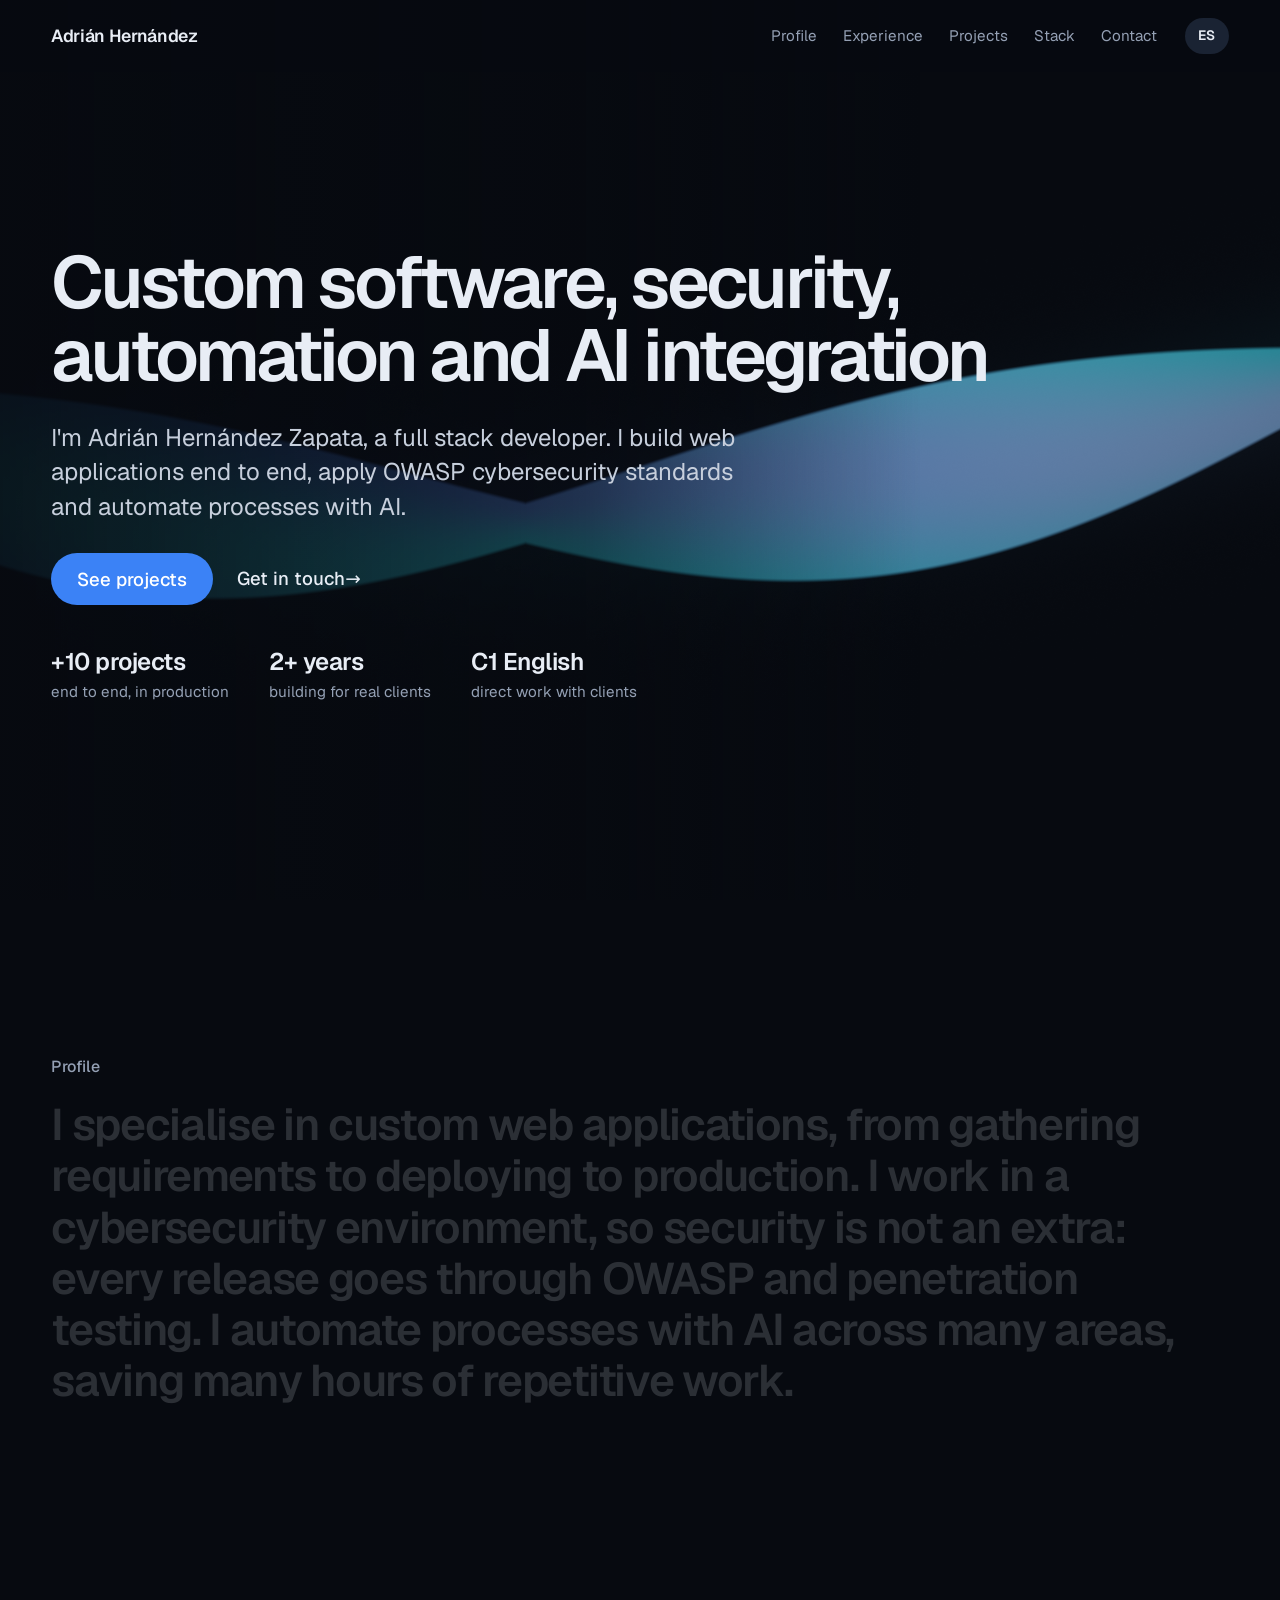
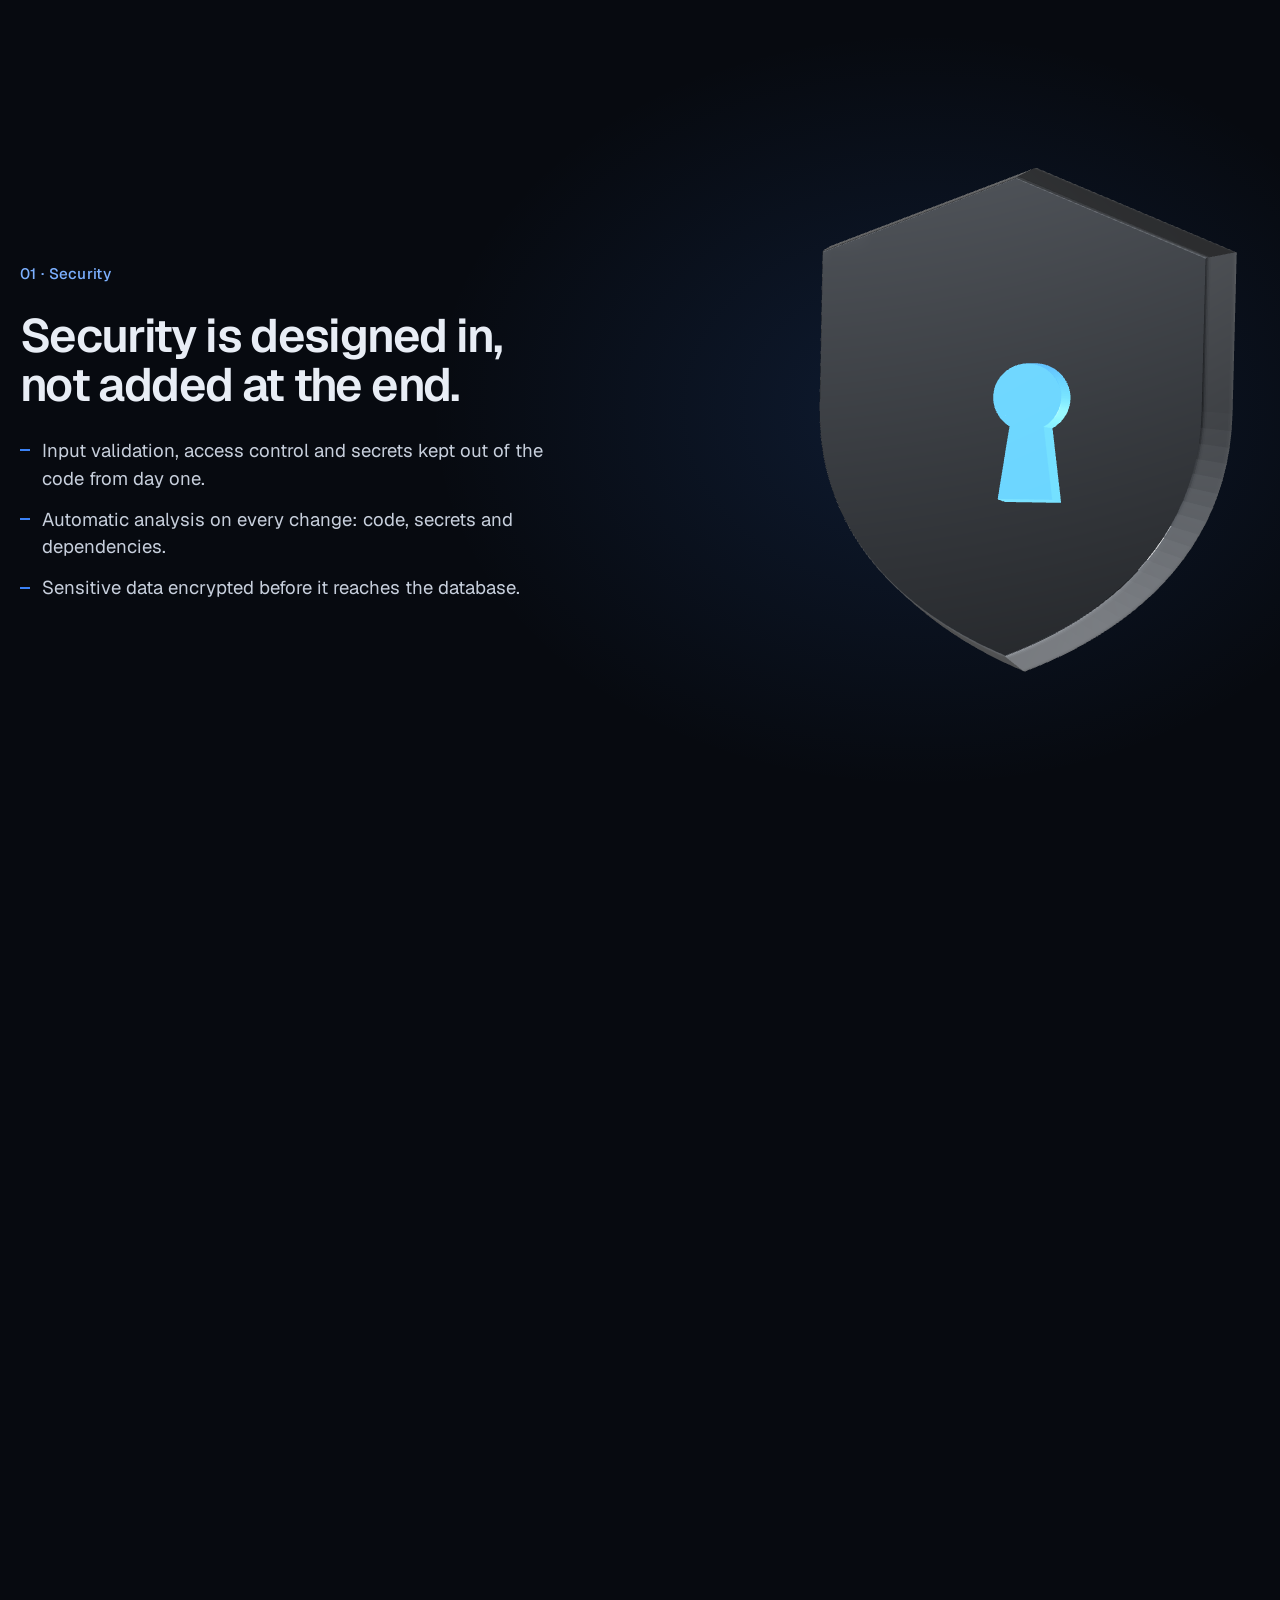
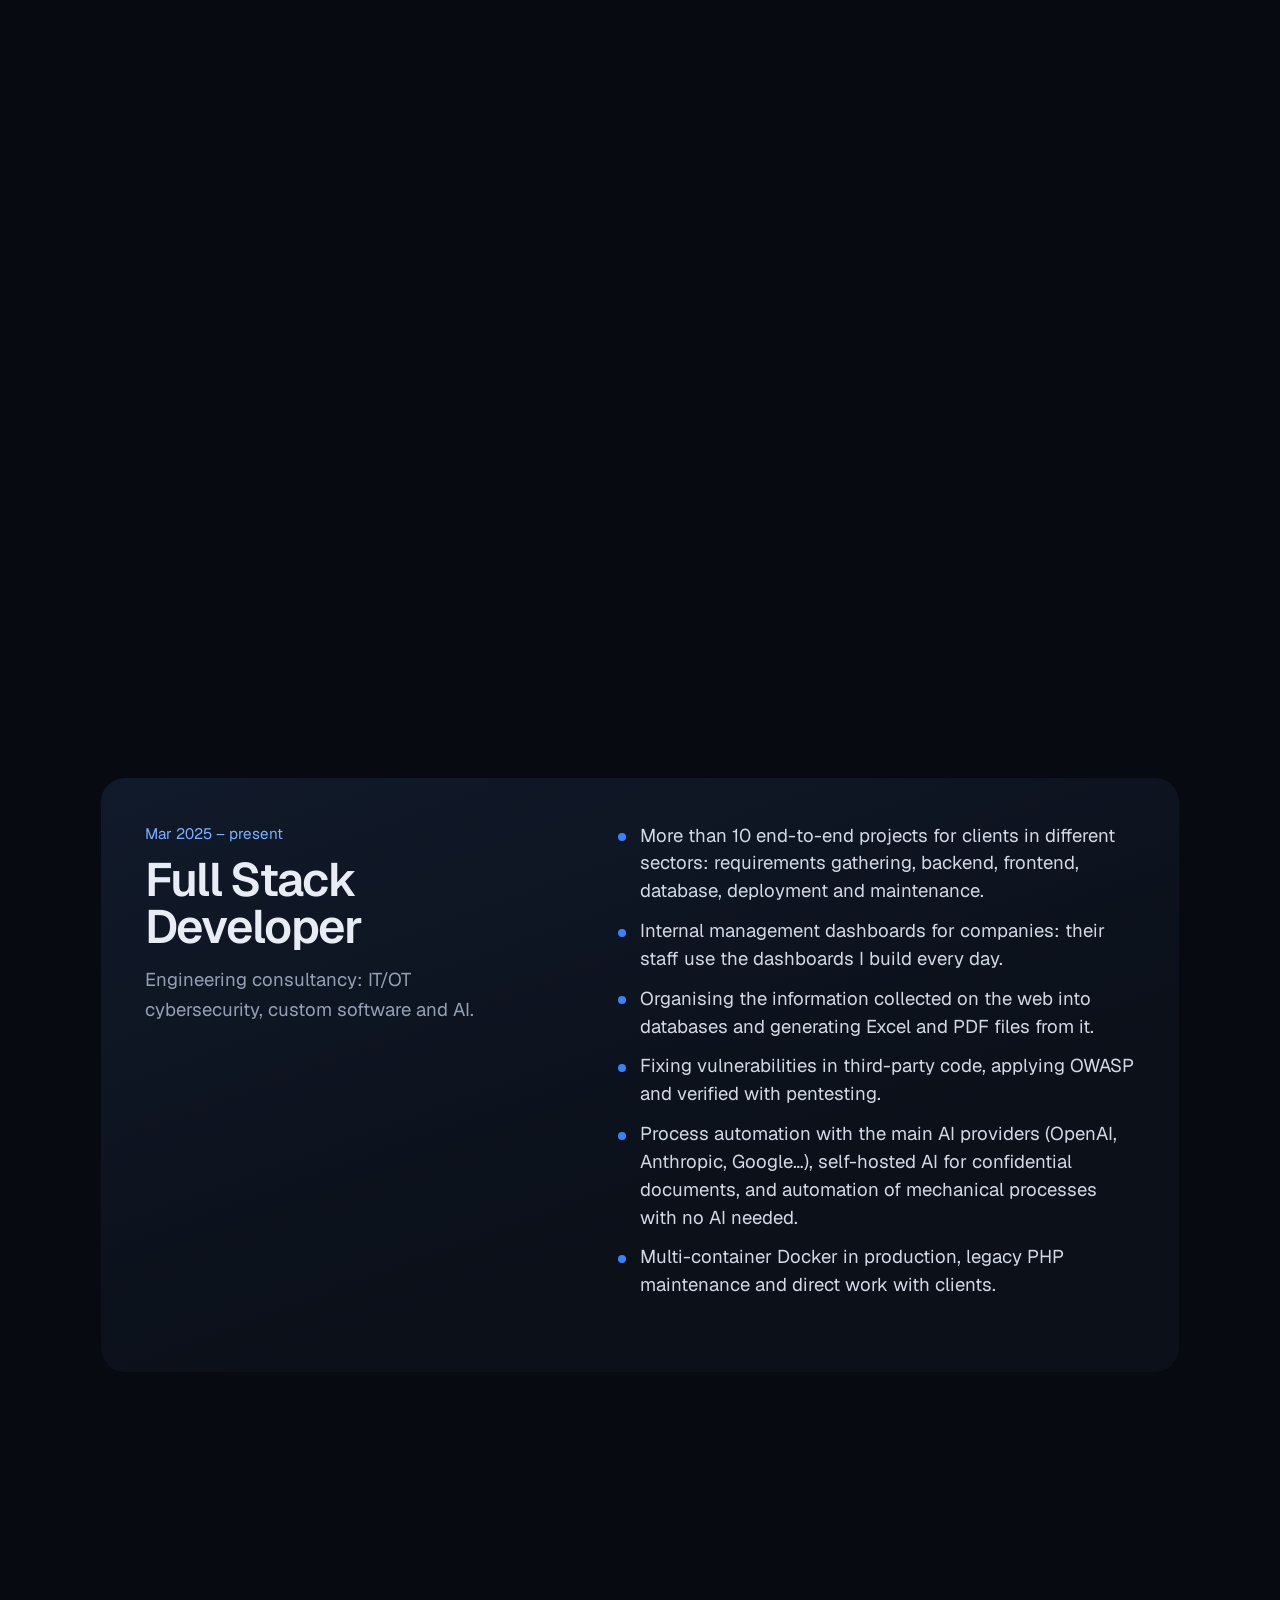
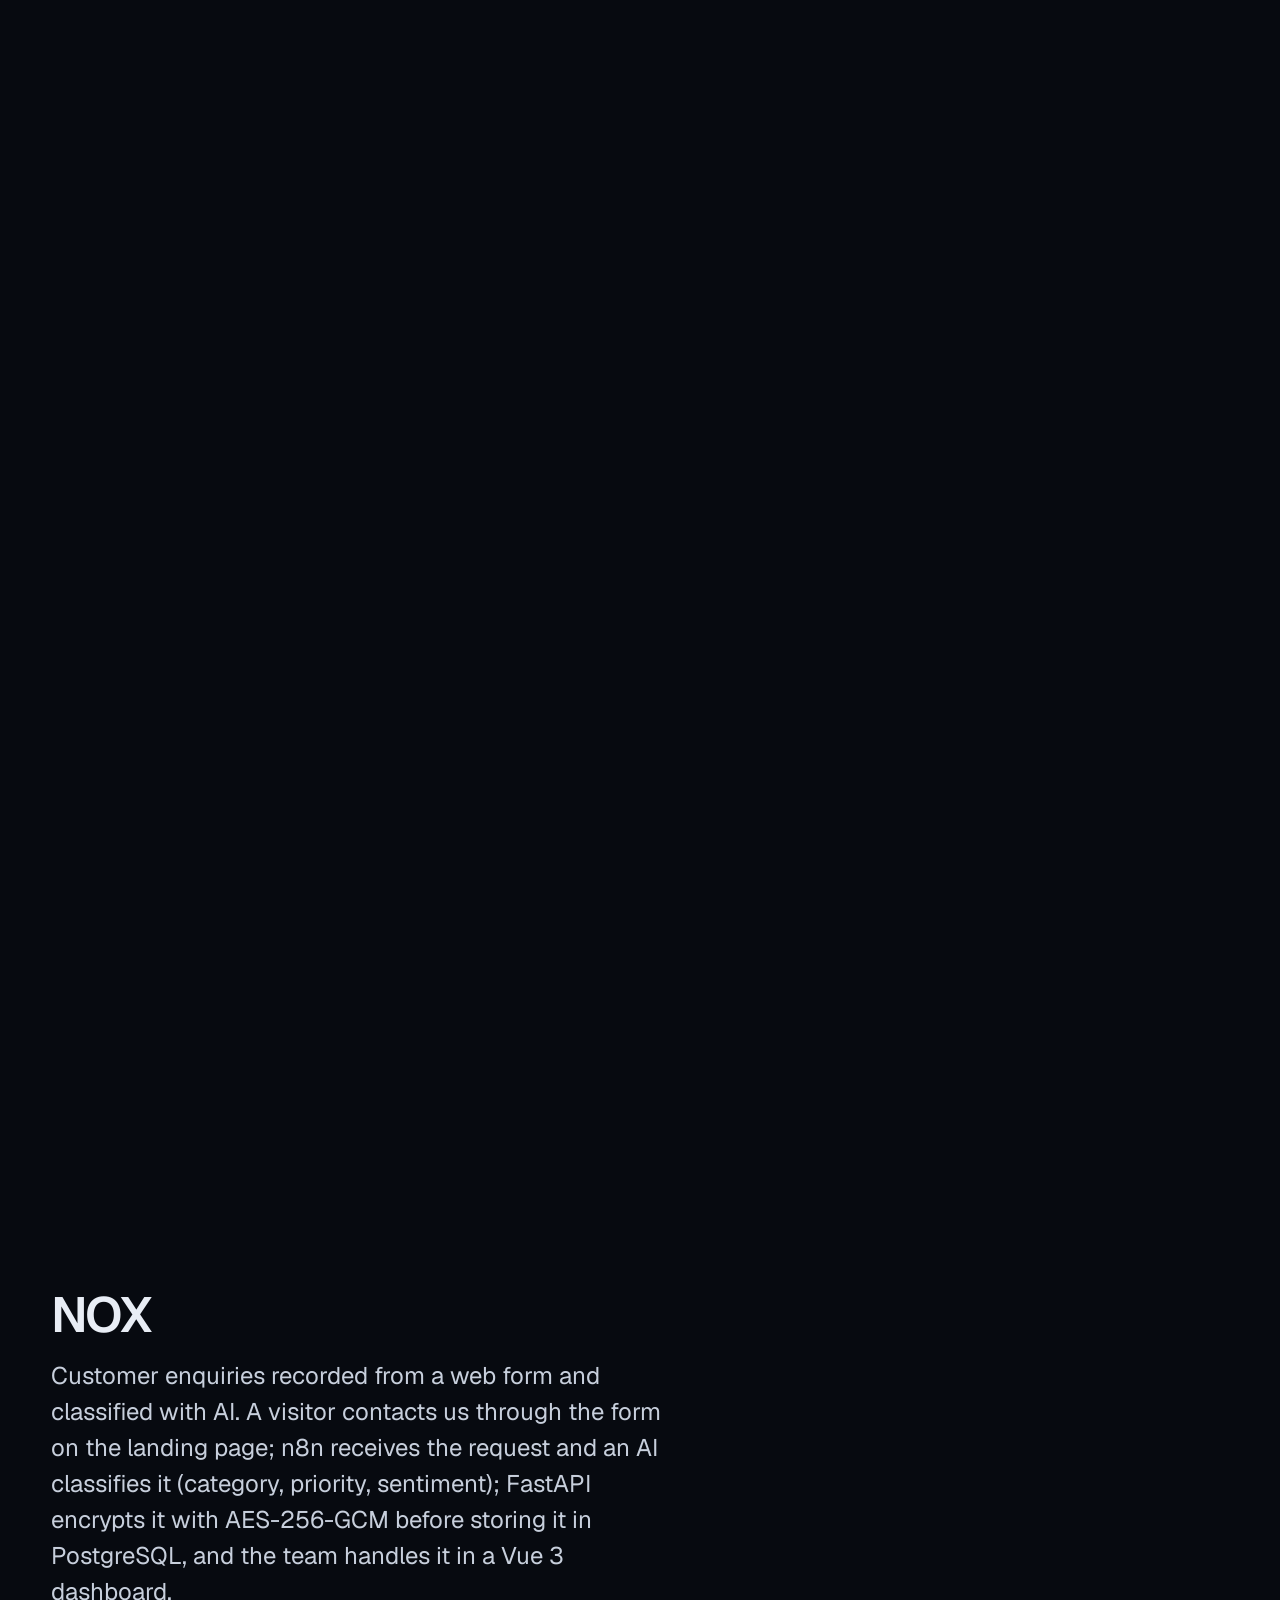
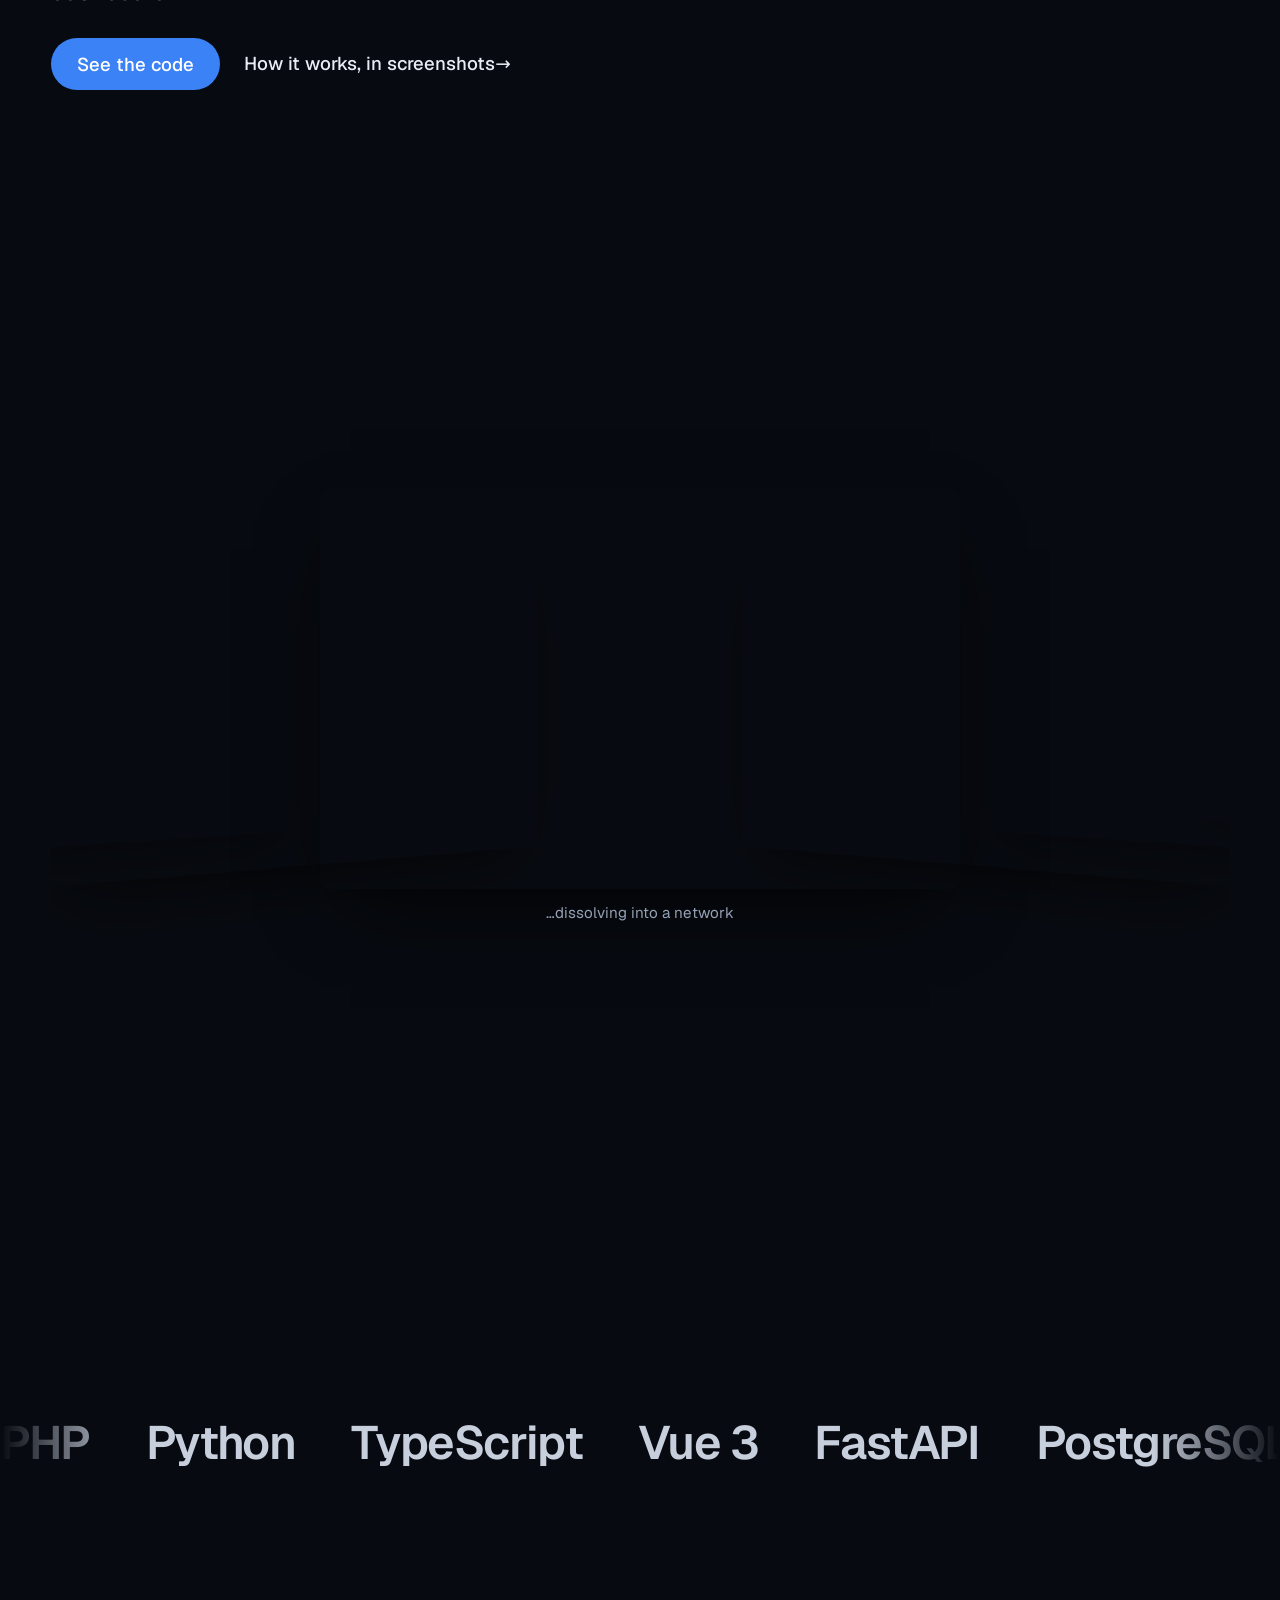
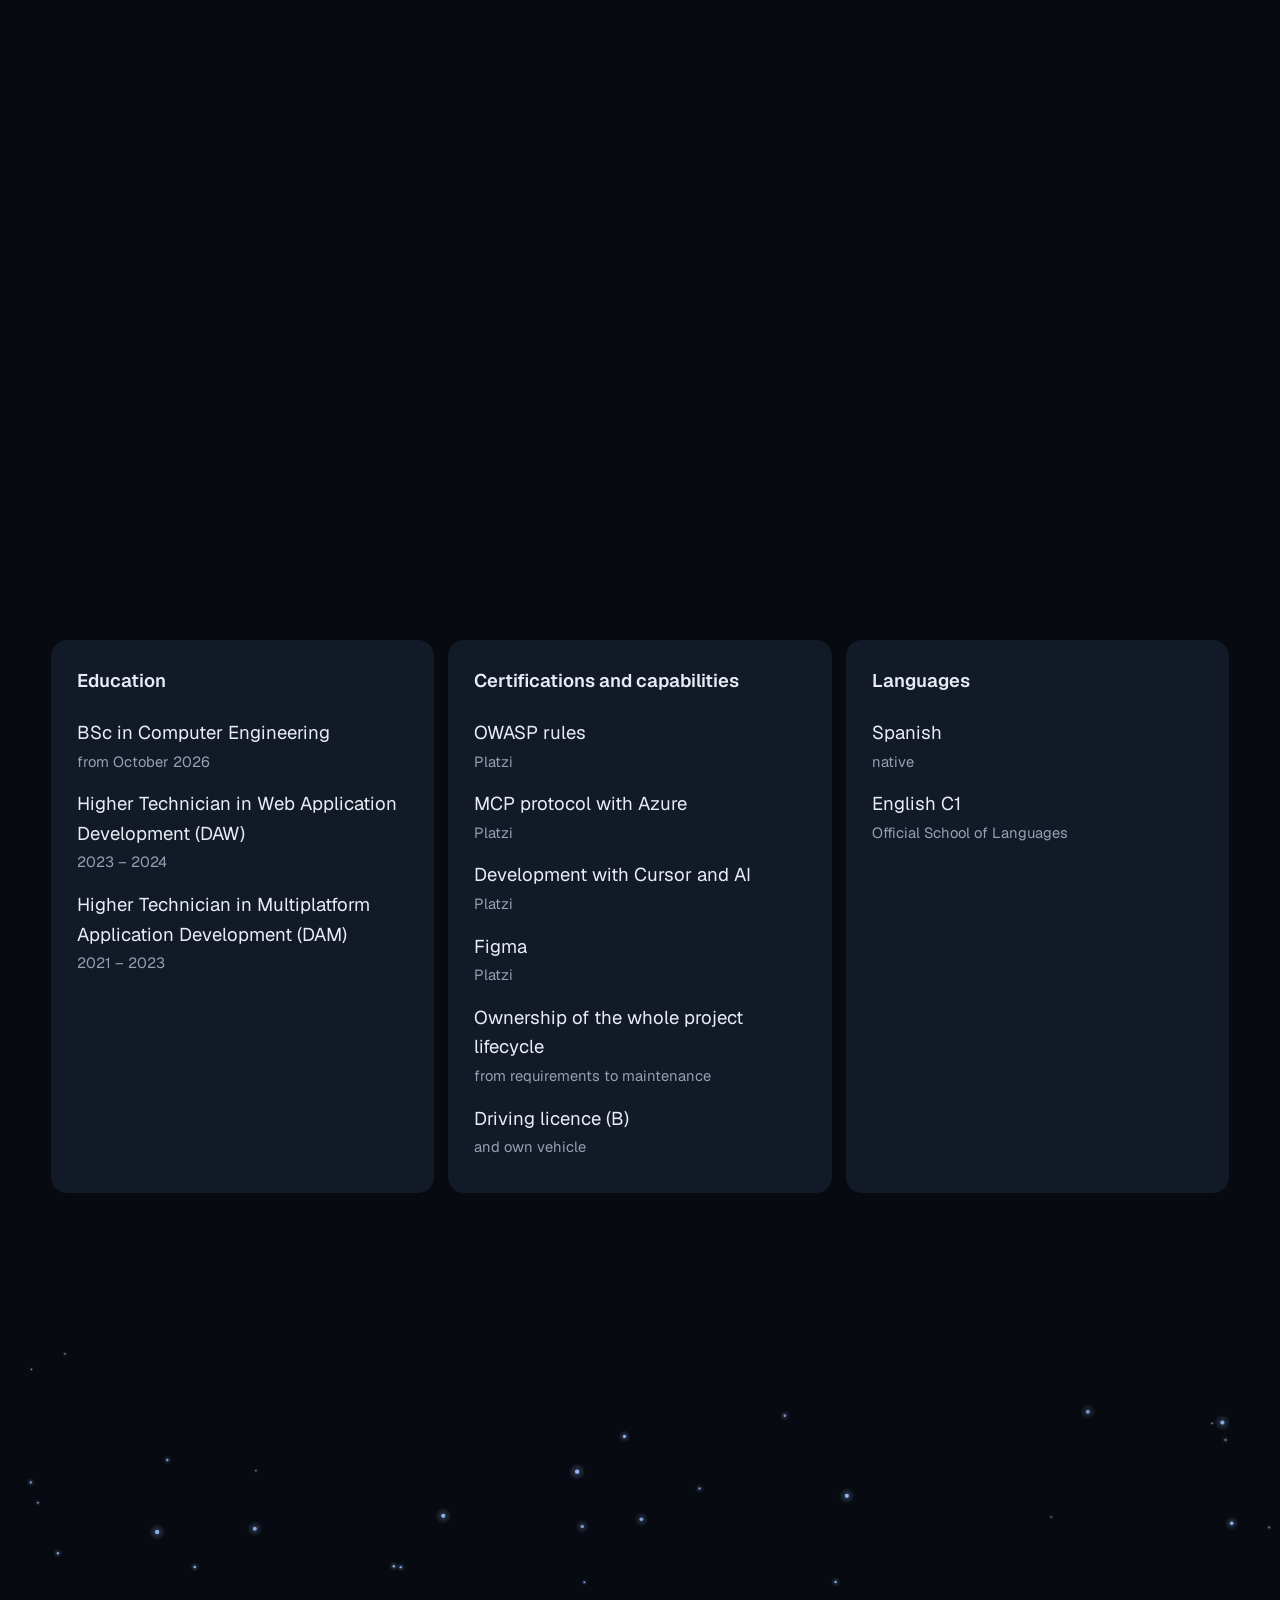
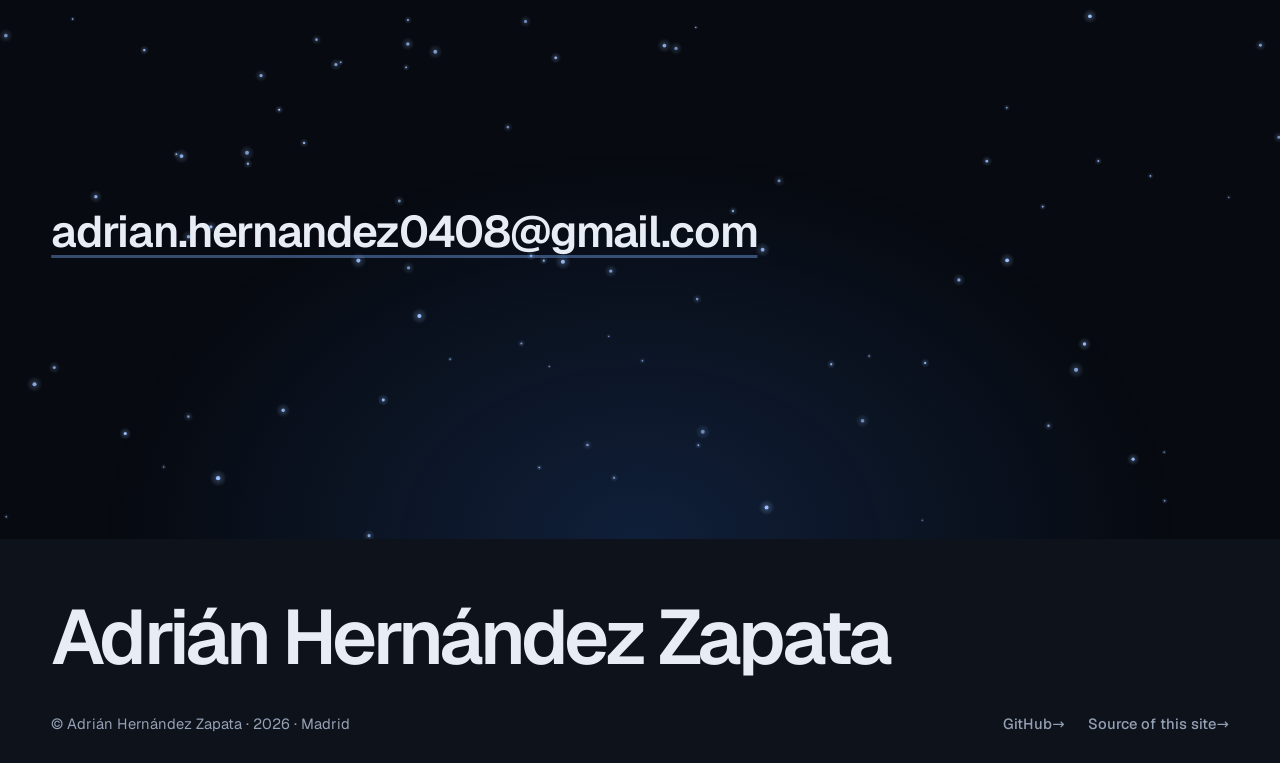
==== en/index.html @ 09d70021 "feat: portfolio in Spanish and English" ====
<!doctype html>
<html lang="en" data-cine-cursor>
<head>
  <meta charset="utf-8">
  <meta name="viewport" content="width=device-width, initial-scale=1">
  <meta http-equiv="Content-Security-Policy" content="default-src 'self'; script-src 'self'; style-src 'self'; img-src 'self' data:; font-src 'self'; connect-src 'self'; object-src 'none'; base-uri 'none'; form-action 'none'">
  <title>Adrián Hernández Zapata · Full stack developer</title>
  <meta name="description" content="Full stack developer in Madrid: custom web applications end to end, secure development (OWASP) and AI automations.">
  <meta name="theme-color" content="#070a10">
  <link rel="alternate" hreflang="es" href="https://adrian048.github.io/">
  <link rel="alternate" hreflang="en" href="https://adrian048.github.io/en/">
  <link rel="icon" href="data:image/svg+xml,%3Csvg xmlns='http://www.w3.org/2000/svg' viewBox='0 0 32 32'%3E%3Crect width='32' height='32' rx='7' fill='%23070a10'/%3E%3Ctext x='16' y='21.5' text-anchor='middle' font-family='Arial' font-weight='700' font-size='15' fill='%233b82f6'%3EAH%3C/text%3E%3C/svg%3E">
  <script src="../assets/cine/boot.js"></script>
  <link rel="stylesheet" href="../assets/cine/cine.css">
  <link rel="stylesheet" href="../assets/cine/scenes.css">
  <link rel="stylesheet" href="../assets/s3d/scene3d.css">
  <link rel="stylesheet" href="../assets/css/site.css">
  <script type="module" src="../assets/cine/cine.js"></script>
  <script type="module" src="../assets/s3d/scene3d.js"></script>
  <script type="module" src="../assets/js/site.js"></script>
</head>
<body>
  <div class="cine-intro" data-cine-intro aria-hidden="true">
    <p class="cine-intro__count" data-cine-intro-count>0</p>
    <p class="intro-name">Adrián Hernández Zapata</p>
  </div>
  <a class="skip" href="#content">Skip to content</a>

  <header class="bar">
    <div class="frame bar__inner">
      <a class="wordmark" href="#home">Adrián Hernández</a>
      <nav aria-label="Main">
        <a href="#profile">Profile</a>
        <a href="#experience">Experience</a>
        <a href="#projects">Projects</a>
        <a href="#stack">Stack</a>
        <a href="#contact">Contact</a>
      </nav>
      <a class="lang" href="../" hreflang="es" lang="es" aria-label="Versión en español">ES</a>
    </div>
  </header>

  <main id="content">
    <section id="home" class="hero cine-shader" data-cine-shader="wave" data-colors="#1d4ed8,#7cb0ff,#22d3ee" data-intensity="0.85">
      <div class="frame hero__inner">
        <h1 data-cine-text="rise">Custom software, security, automation and AI integration</h1>
        <p class="hero__lead" data-cine-reveal>I'm Adrián Hernández Zapata, a full stack developer. I build web applications end to end, apply OWASP cybersecurity standards and automate processes with AI.</p>
        <div class="hero__actions" data-cine-reveal>
          <a class="btn" href="#projects" data-cine-magnetic="0.2">See projects</a>
          <a class="link-arrow" href="#contact">Get in touch</a>
        </div>
        <ul class="hero__facts" data-cine-stagger="up">
          <li><b><span data-cine-count="10" data-prefix="+">+10</span> projects</b>end to end, in production</li>
          <li><b>2+ years</b>building for real clients</li>
          <li><b>C1 English</b>direct work with clients</li>
        </ul>
      </div>
    </section>

    <section id="profile" class="profile frame" aria-labelledby="profile-title">
      <div class="profile__inner">
        <!-- Optional photo: save it as assets/img/foto.webp (square, 400×400). Without the file nothing shows. -->
        <img class="portrait" data-optional src="../assets/img/foto.webp" alt="Adrián Hernández Zapata" width="168" height="168">
        <div>
          <h2 id="profile-title">Profile</h2>
          <p class="profile__text" data-cine-text="scrub">I specialise in custom web applications, from gathering requirements to deploying to production. I work in a cybersecurity environment, so security is not an extra: every release goes through OWASP and penetration testing. I automate processes with AI across many areas, saving many hours of repetitive work.</p>
        </div>
      </div>
    </section>

    <section class="cine-scene cine-say pillars" data-cine-scene="3" aria-label="How I work">
      <div class="cine-stage">
        <div class="pillars__3d" data-s3d data-spec="#pillars-scene"></div>
        <div class="cine-say__lines pillars__lines frame" data-cine-index>
          <div class="cine-say__line pillar">
            <p class="pillar__num">01 · Security</p>
            <h2>Security is designed in, not added at the end.</h2>
            <ul>
              <li>Input validation, access control and secrets kept out of the code from day one.</li>
              <li>Automatic analysis on every change: code, secrets and dependencies.</li>
              <li>Sensitive data encrypted before it reaches the database.</li>
            </ul>
          </div>
          <div class="cine-say__line pillar">
            <p class="pillar__num">02 · AI and automation</p>
            <h3>AI where it saves hours, not where it looks good.</h3>
            <ul>
              <li>I choose the model by task, cost and data privacy.</li>
              <li>I check what it answers: when it is unsure, a person decides.</li>
              <li>If a process is mechanical, I automate it without AI: cheaper and more reliable.</li>
            </ul>
          </div>
          <div class="cine-say__line pillar">
            <p class="pillar__num">03 · Custom development</p>
            <h3>Software a team uses every day.</h3>
            <ul>
              <li>First I understand the client's process; then I choose the technology.</li>
              <li>The client sees the product during development, not just at the end.</li>
              <li>After release I stay on: support, improvements and maintenance.</li>
            </ul>
          </div>
        </div>
      </div>
    </section>
    <script type="application/json" id="pillars-scene">{
      "light": "night", "floor": "none", "drag": true,
      "camera": { "pos": [0, 0.2, 7.5], "fov": 30 },
      "objects": [
        { "recipe": "shield", "name": "escudo", "pos": [1.7, 0, 0], "posPortrait": [0, 0.9, 0], "spin": 0.25, "float": 0.05,
          "vars": { "accent": "#3b82f6", "finish": "chrome" },
          "keys": [{ "at": 0, "opacity": 1 }, { "at": 0.14, "opacity": 1 }, { "at": 0.26, "opacity": 0 }] },
        { "recipe": "server", "name": "rack", "pos": [1.7, 0, 0], "posPortrait": [0, 0.9, 0], "scale": 0.85,
          "vars": { "led": "#7cb0ff", "accent": "#3b82f6" },
          "keys": [{ "at": 0, "opacity": 0, "rot": [0, -18, 0] }, { "at": 0.8, "opacity": 0 }, { "at": 0.95, "opacity": 1 }, { "at": 1, "rot": [0, -28, 0] }] },
        { "type": "particles", "name": "red", "pos": [1.7, 0, 0], "posPortrait": [0, 0.9, 0], "spin": 0.08,
          "targets": ["escudo", "sphere", "rack"], "at": [0.2, 0.5, 0.84], "count": 12000,
          "colors": ["#3b82f6", "#cfe1ff"], "size": 0.9,
          "keys": [{ "at": 0.08, "opacity": 0 }, { "at": 0.22, "opacity": 1 }, { "at": 0.86, "opacity": 1 }, { "at": 0.97, "opacity": 0 }] }
      ],
      "parallax": 0.3
    }</script>

    <section id="experience" class="experience" aria-labelledby="experience-title">
      <div class="section-head frame">
        <h2 id="experience-title" data-cine-text="rise">Experience</h2>
        <p data-cine-reveal>In consultancy and in development teams, for companies that use what I build every day.</p>
      </div>
      <div class="cine-scene cine-stack experience__scene" data-cine-scene="3">
        <div class="cine-stage">
          <div class="cine-stack__deck frame" data-cine-index>
            <article class="cine-stack__card job">
              <div>
                <p class="job__when">Mar 2025 – present</p>
                <h3>Full Stack Developer</h3>
                <p class="job__where">Engineering consultancy: IT/OT cybersecurity, custom software and AI.</p>
              </div>
              <ul>
                <li>More than 10 end-to-end projects for clients in different sectors: requirements gathering, backend, frontend, database, deployment and maintenance.</li>
                <li>Internal management dashboards for companies: their staff use the dashboards I build every day.</li>
                <li>Organising the information collected on the web into databases and generating Excel and PDF files from it.</li>
                <li>Fixing vulnerabilities in third-party code, applying OWASP and verified with pentesting.</li>
                <li>Process automation with the main AI providers (OpenAI, Anthropic, Google…), self-hosted AI for confidential documents, and automation of mechanical processes with no AI needed.</li>
                <li>Multi-container Docker in production, legacy PHP maintenance and direct work with clients.</li>
              </ul>
            </article>
            <article class="cine-stack__card job">
              <div>
                <p class="job__when">Mar – Jun 2024</p>
                <h3>Junior Full Stack Developer</h3>
                <p class="job__where">Multinational technology consultancy.</p>
              </div>
              <ul>
                <li>Frontend in Angular and TypeScript, backend with Spring Boot and Java.</li>
                <li>Development within a team: shared tasks and shared code with Git.</li>
                <li>Managing relational (MySQL, Oracle) and non-relational (Firebase) databases.</li>
                <li>Fixing bugs and vulnerabilities before each delivery.</li>
                <li>Presenting the product's progress to the client.</li>
              </ul>
            </article>
            <article class="cine-stack__card job">
              <div>
                <p class="job__when">Mar – Jun 2023</p>
                <h3>Junior Full Stack Developer</h3>
                <p class="job__where">Software development company.</p>
              </div>
              <ul>
                <li>Frontend and backend of complete applications with current frameworks.</li>
                <li>Teamwork with other developers, from design to delivery.</li>
                <li>Managing MongoDB and MySQL databases: models, queries and maintenance.</li>
                <li>Fixing bugs found in testing.</li>
                <li>Product demos for the client.</li>
              </ul>
            </article>
          </div>
        </div>
      </div>
    </section>

    <section id="projects" class="project frame" aria-labelledby="projects-title">
      <div class="section-head">
        <h2 id="projects-title" data-cine-text="rise">Personal projects</h2>
      </div>
      <div class="project__intro">
        <div>
          <h3 class="project__name">NOX</h3>
          <p class="project__desc">Customer enquiries recorded from a web form and classified with AI. A visitor contacts us through the form on the landing page; n8n receives the request and an AI classifies it (category, priority, sentiment); FastAPI encrypts it with AES-256-GCM before storing it in PostgreSQL, and the team handles it in a Vue 3 dashboard.</p>
          <div class="project__links">
            <a class="btn" href="https://github.com/Adrian048/NOX" rel="noopener">See the code</a>
            <a class="link-arrow" href="https://github.com/Adrian048/NOX/tree/main/docs/funcionamiento" rel="noopener">How it works, in screenshots</a>
          </div>
        </div>
        <ol class="flow" data-cine-stagger="up" aria-label="Journey of an enquiry">
          <li><b>Public landing</b><span>contact form</span></li>
          <li><b>nginx</b><span>adds the key and rate-limits</span></li>
          <li><b>n8n + AI</b><span>validates and classifies</span></li>
          <li><b>FastAPI</b><span>collects the data and encrypts it before writing to the database</span></li>
          <li><b>PostgreSQL</b><span>only sees encrypted bytes</span></li>
          <li><b>Vue 3 dashboard</b><span>a visual overview of the requests collected from the web form</span></li>
        </ol>
      </div>
      <div class="project__facts" data-cine-stagger="up">
        <div><b>10 of 10 checks</b><span>Tests, Semgrep, gitleaks, Trivy, dependency audit and OWASP ZAP on every change.</span></div>
        <div><b>Fully encrypted data</b><span>If a database is ever compromised, attackers would only get encrypted, useless data.</span></div>
        <div><b>The AI contributes, but doesn't decide</b><span>Its output is checked against closed lists; when unsure, the ticket goes to manual review.</span></div>
      </div>
      <div class="shots">
        <div class="cine-coverflow" data-cine-coverflow data-start="2" data-cine-cursor-label="Drag" tabindex="0" aria-roledescription="carousel" aria-label="Project screenshots">
          <figure class="cine-coverflow__item"><img src="../assets/img/noxum-portada.jpg" alt="Noxum landing page hero with the on-call panel" loading="lazy" width="1440" height="900"><figcaption>Landing: hero with a WebGL shader</figcaption></figure>
          <figure class="cine-coverflow__item"><img src="../assets/img/noxum-escudo.jpg" alt="3D scene with a metal shield" loading="lazy" width="1440" height="900"><figcaption>3D scene: the shield</figcaption></figure>
          <figure class="cine-coverflow__item"><img src="../assets/img/noxum-red.jpg" alt="3D scene: particles forming a network" loading="lazy" width="1440" height="900"><figcaption>…dissolving into a network</figcaption></figure>
          <figure class="cine-coverflow__item"><img src="../assets/img/noxum-servicios.jpg" alt="Service cards stacking" loading="lazy" width="1440" height="900"><figcaption>Services that stack</figcaption></figure>
          <figure class="cine-coverflow__item"><img src="../assets/img/noxum-guardia.jpg" alt="On-call clock with Madrid time" loading="lazy" width="1440" height="900"><figcaption>Live on-call clock</figcaption></figure>
          <figure class="cine-coverflow__item"><img src="../assets/img/panel-busqueda.png" alt="Support dashboard with a ticket classified as an urgent incident" loading="lazy" width="2000" height="988"><figcaption>Dashboard: a ticket classified by the AI</figcaption></figure>
        </div>
      </div>
    </section>

    <section id="stack" class="stack" aria-labelledby="stack-title">
      <div class="frame">
        <div class="section-head">
          <h2 id="stack-title" data-cine-text="rise">Stack</h2>
          <p data-cine-reveal>The tools I use every day, and the ones I use to make AI useful and safe.</p>
        </div>
      </div>
      <div class="marquee-row" data-cine-velocity>
        <div data-cine-marquee>
          <ul class="cine-track"><li>PHP</li><li>Python</li><li>TypeScript</li><li>Vue 3</li><li>FastAPI</li><li>PostgreSQL</li><li>MySQL</li><li>MongoDB</li><li>Docker</li><li>n8n</li><li>OpenAI</li><li>Anthropic</li><li>Gemini</li><li>MCP</li><li>OWASP</li><li>Git</li></ul>
        </div>
      </div>
      <div class="frame">
        <div class="skills" data-cine-spotlight data-cine-stagger="up">
          <article class="skill cine-spot"><h3>Languages</h3><p>PHP, Python, JavaScript, TypeScript, Java, HTML, CSS and SQL.</p></article>
          <article class="skill cine-spot"><h3>Frontend</h3><p>Vue 3 with Vite and custom WordPress. Angular in personal projects. WebGL and 3D scenes with three.js.</p></article>
          <article class="skill cine-spot"><h3>Backend</h3><p>Custom PHP, FastAPI, REST APIs, webhooks and Excel and PDF generation. Spring Boot and Java.</p></article>
          <article class="skill cine-spot"><h3>Databases</h3><p>MySQL, PostgreSQL, MongoDB, Oracle and Firebase. Modelling, migrations and maintenance.</p></article>
          <article class="skill cine-spot"><h3>Applied AI</h3><p>OpenAI, Anthropic and Google APIs, self-hosted models, the MCP protocol, Cursor and Copilot.</p></article>
          <article class="skill cine-spot"><h3>Automation</h3><p>n8n, Python and JavaScript to chain processes, integrate services and replace manual tasks.</p></article>
          <article class="skill cine-spot"><h3>DevOps</h3><p>Docker and Docker Compose, nginx, Git and GitHub Actions. Deployment and production support.</p></article>
          <article class="skill cine-spot"><h3>Security</h3><p>OWASP, vulnerability fixing and pentesting. Semgrep, gitleaks, Trivy and OWASP ZAP. Data encryption and a strict CSP.</p></article>
          <article class="skill cine-spot"><h3>Design and product</h3><p>Figma, requirements gathering and client demos. Accessible, mobile-ready interfaces.</p></article>
        </div>
        <div class="learning">
          <section aria-labelledby="education"><h3 id="education">Education</h3><ul>
            <li>BSc in Computer Engineering<span>from October 2026</span></li>
            <li>Higher Technician in Web Application Development (DAW)<span>2023 – 2024</span></li>
            <li>Higher Technician in Multiplatform Application Development (DAM)<span>2021 – 2023</span></li>
          </ul></section>
          <section aria-labelledby="certifications"><h3 id="certifications">Certifications and capabilities</h3><ul>
            <li>OWASP rules<span>Platzi</span></li>
            <li>MCP protocol with Azure<span>Platzi</span></li>
            <li>Development with Cursor and AI<span>Platzi</span></li>
            <li>Figma<span>Platzi</span></li>
            <li>Ownership of the whole project lifecycle<span>from requirements to maintenance</span></li>
            <li>Driving licence (B)<span>and own vehicle</span></li>
          </ul></section>
          <section aria-labelledby="languages"><h3 id="languages">Languages</h3><ul>
            <li>Spanish<span>native</span></li>
            <li>English C1<span>Official School of Languages</span></li>
          </ul></section>
        </div>
      </div>
    </section>

    <section id="contact" class="contact" data-cine-drift="dust" data-color="#9cc2ff" aria-labelledby="contact-title">
      <div class="frame contact__inner">
        <h2 id="contact-title" data-cine-text="rise">Shall we talk?</h2>
        <p class="contact__lead" data-cine-reveal>I'm looking for new challenges as a developer. If you need someone for custom development and AI integrations, reach me through any of these.</p>
        <a class="contact__mail" href="mailto:adrian.hernandez0408@gmail.com">adrian.hernandez0408@gmail.com</a>
        <div class="contact__links" data-cine-stagger="up">
          <a class="btn btn--ghost" href="tel:+34601172277">+34 601 17 22 77</a>
          <a class="btn btn--ghost" href="https://www.linkedin.com/in/adrian-hernandez-zapata" rel="noopener">LinkedIn</a>
        </div>
      </div>
    </section>
  </main>

  <footer class="foot">
    <div class="frame">
      <p class="foot__name">Adrián Hernández Zapata</p>
      <div class="foot__row">
        <p>© Adrián Hernández Zapata · 2026 · Madrid</p>
        <p class="foot__links"><a class="link-arrow" href="https://github.com/Adrian048" rel="noopener">GitHub</a><a class="link-arrow" href="https://github.com/Adrian048/Adrian048.github.io" rel="noopener">Source of this site</a></p>
      </div>
    </div>
  </footer>
</body>
</html>
---- assets/cine/cine.css ----
/* cinematic-web kit: base styles for the effects. Reads the page's tokens when they exist
   (--ground, --ink, --muted, --accent); set --cine-* to override. No external resources. */

:root {
  --cine-bg: var(--ground, #07080b);
  --cine-ink: var(--ink, #eef1f6);
  --cine-muted: var(--muted, #8b93a3);
  --cine-accent: var(--accent, #4d8dff);
  --cine-c1: var(--cine-accent);
  --cine-c2: color-mix(in oklab, var(--cine-accent) 45%, white);
  --cine-c3: color-mix(in oklab, var(--cine-accent) 55%, #22d3ee);
  --cine-ease: cubic-bezier(0.23, 1, 0.32, 1);
  --cine-ease-in-out: cubic-bezier(0.77, 0, 0.175, 1);
  --cine-enter: 900ms;
}

/* page colours driven by [data-cine-theme] sections (theme.js); registered so they ease */
@property --theme-ground { syntax: '<color>'; inherits: true; initial-value: #07080b; }
@property --theme-ink { syntax: '<color>'; inherits: true; initial-value: #eef1f6; }
@property --theme-accent { syntax: '<color>'; inherits: true; initial-value: #4d8dff; }
:root { transition: --theme-ground 900ms var(--cine-ease), --theme-ink 900ms var(--cine-ease), --theme-accent 900ms var(--cine-ease); }

.cine-sr {
  position: absolute; width: 1px; height: 1px; padding: 0; margin: -1px;
  overflow: hidden; clip-path: inset(50%); white-space: nowrap; border: 0;
}

/* ── WebGL hosts ─────────────────────────────────────────────────────────── */

.cine-shader, .cine-points { position: relative; isolation: isolate; }
.cine-gl {
  position: absolute; inset: 0; z-index: -1;
  width: 100%; height: 100%; display: block; pointer-events: none;
  opacity: 0; transition: opacity 1.2s var(--cine-ease);
}
.is-gl > .cine-gl { opacity: 1; }
/* Without WebGL (or before it starts) the host still has light in it. */
.cine-shader:not(.is-gl) {
  background:
    radial-gradient(60% 50% at 70% 40%, color-mix(in oklab, var(--cine-c1) 35%, transparent), transparent 70%),
    radial-gradient(40% 40% at 25% 70%, color-mix(in oklab, var(--cine-c3) 25%, transparent), transparent 70%),
    var(--cine-bg);
}
.cine-shader.is-gl { background: var(--cine-bg); }
/* clouds: transparent, drawn over the host's content (a photo below shows through as they clear) */
.cine-gl--over { z-index: 2; }
.cine-shader[data-cine-shader="clouds"], .cine-shader[data-cine-shader="clouds"].is-gl { background: none; }
.cine-points:not(.is-gl) {
  background: radial-gradient(35% 45% at 50% 50%, color-mix(in oklab, var(--cine-c1) 22%, transparent), transparent 70%);
}

/* ── Footage driven by scroll (sequence.js) ──────────────────────────────── */

.cine-sequence { position: relative; overflow: clip; }
.cine-sequence__media { position: absolute; inset: 0; width: 100%; height: 100%; display: block; object-fit: cover; }
/* the <img> inside is the poster: what shows without script, before loading and under reduced motion */
.cine-sequence > img { position: absolute; inset: 0; width: 100%; height: 100%; object-fit: cover; }
.cine-sequence.is-ready > img { visibility: hidden; }
/* outside a running scene (no script, reduced motion) it is a picture with a height of its own */
.cine-scene:not(.is-live) .cine-sequence { position: relative; inset: auto; min-height: 70svh; }

/* ── Entrances ───────────────────────────────────────────────────────────── */

[data-cine-reveal] {
  transition:
    opacity var(--cine-enter) var(--cine-ease),
    transform var(--cine-enter) var(--cine-ease),
    clip-path calc(var(--cine-enter) * 1.25) var(--cine-ease),
    filter var(--cine-enter) var(--cine-ease);
  transition-delay: calc(min(var(--i, 0), 10) * 75ms);
}
.js [data-cine-reveal]:not(.is-in) { opacity: 0; transform: translateY(28px); }
.js [data-cine-reveal="mask"]:not(.is-in) { opacity: 1; transform: none; clip-path: inset(0 0 100% 0); }
.js [data-cine-reveal="scale"]:not(.is-in) { transform: scale(0.94); }
.js [data-cine-reveal="blur"]:not(.is-in) { filter: blur(14px); transform: translateY(14px); }
.js [data-cine-reveal="clip"]:not(.is-in) {
  opacity: 1; transform: scale(1.08); clip-path: inset(14% 18% 14% 18% round 28px);
}
[data-cine-reveal="mask"], [data-cine-reveal="clip"] { clip-path: inset(0 0 0 0 round 0); }

/* ── Split text ──────────────────────────────────────────────────────────── */

.cine-wm { display: inline-block; vertical-align: top; }
.cine-w { display: inline-block; }
[data-cine-text="rise"] .cine-wm, [data-cine-text="chars"] .cine-wm {
  /* room above for accents on capitals (Á É Ó) and below for descenders, so the mask clips neither */
  overflow: clip; padding-block: 0.22em 0.12em; margin-block: -0.22em -0.12em;
}
[data-cine-text="rise"] .cine-w, [data-cine-text="chars"] .cine-w {
  transition: transform 1s var(--cine-ease), opacity 1s var(--cine-ease);
  transition-delay: calc(min(var(--i), 28) * 45ms);
}
[data-cine-text="chars"] .cine-w { transition-delay: calc(min(var(--i), 60) * 18ms); }
.js [data-cine-text="rise"]:not(.is-in) .cine-w,
.js [data-cine-text="chars"]:not(.is-in) .cine-w { transform: translateY(105%); opacity: 0; }

/* Words light up as the paragraph crosses the screen: fully lit by the time it is a little above centre. */
[data-cine-text="scrub"] { --r: clamp(0, (var(--pv, 1) - 0.12) / 0.42, 1); }
[data-cine-text="scrub"] .cine-w {
  opacity: calc(0.16 + 0.84 * clamp(0, var(--r) * (var(--n) + 2) - var(--i), 1));
}

/* ── Under the hand ──────────────────────────────────────────────────────── */

[data-cine-tilt] {
  position: relative;
  transform: perspective(1000px) rotateX(var(--rx, 0deg)) rotateY(var(--ry, 0deg));
  transform-style: preserve-3d;
}
.cine-glare::after {
  content: ""; position: absolute; inset: 0; border-radius: inherit; pointer-events: none;
  background: radial-gradient(420px circle at var(--gx, 50%) var(--gy, 50%), rgb(255 255 255 / 0.13), transparent 45%);
  opacity: var(--go, 0);
}
[data-cine-magnetic] { translate: var(--mx, 0px) var(--my, 0px); }

.cine-spot { position: relative; isolation: isolate; }
.cine-spot::before, .cine-spot::after {
  content: ""; position: absolute; pointer-events: none; border-radius: inherit;
  opacity: 0; transition: opacity 400ms var(--cine-ease);
}
/* the lit border */
.cine-spot::before {
  inset: 0; padding: 1px; z-index: 1;
  background: radial-gradient(260px circle at var(--sx, 50%) var(--sy, 50%),
    color-mix(in oklab, var(--cine-accent) 85%, white), transparent 70%);
  -webkit-mask: linear-gradient(#000 0 0) content-box, linear-gradient(#000 0 0);
  -webkit-mask-composite: xor;
  mask: linear-gradient(#000 0 0) content-box exclude, linear-gradient(#000 0 0);
}
/* the light on the surface */
.cine-spot::after {
  inset: 0; z-index: -1;
  background: radial-gradient(420px circle at var(--sx, 50%) var(--sy, 50%),
    color-mix(in oklab, var(--cine-accent) 12%, transparent), transparent 60%);
}
.is-lit .cine-spot::before, .is-lit .cine-spot::after { opacity: 1; }

/* ── Marquee ─────────────────────────────────────────────────────────────── */

[data-cine-marquee] {
  display: flex; overflow: clip;
  -webkit-mask: linear-gradient(90deg, transparent, #000 10%, #000 90%, transparent);
  mask: linear-gradient(90deg, transparent, #000 10%, #000 90%, transparent);
}
.cine-track { display: flex; flex: none; align-items: center; gap: var(--cine-gap, 3.5rem); padding-inline-end: var(--cine-gap, 3.5rem); }
[data-cine-marquee].is-running .cine-track { animation: cine-marquee var(--cine-speed, 40s) linear infinite; }
[data-cine-marquee].is-running:hover .cine-track { animation-play-state: paused; }
@keyframes cine-marquee { to { transform: translateX(-100%); } }

/* ── Reduced motion: everything is in place, nothing moves ──────────────── */

@media (prefers-reduced-motion: reduce) {
  [data-cine-reveal], .cine-w, .cine-gl { transition: none !important; }
  .js [data-cine-reveal]:not(.is-in),
  .js [data-cine-text]:not(.is-in) .cine-w { opacity: 1; transform: none; clip-path: none; filter: none; }
  [data-cine-tilt] { transform: none; }
  :root { transition: none; }
}

/* ── Cursor (cursor.js) ──────────────────────────────────────────────────── */

.has-cine-cursor, .has-cine-cursor a, .has-cine-cursor button, .has-cine-cursor [role="button"], .has-cine-cursor summary, .has-cine-cursor label { cursor: none; }
.has-cine-cursor input, .has-cine-cursor textarea, .has-cine-cursor select { cursor: auto; }
.cine-cursor { position: fixed; inset: 0; z-index: 9999; pointer-events: none; opacity: 0; transition: opacity 300ms ease; }
.cine-cursor.is-on { opacity: 1; }
.cine-cursor.is-native { opacity: 0; }
.cine-cursor__dot, .cine-cursor__ring { position: absolute; left: 0; top: 0; border-radius: 50%; }
.cine-cursor__dot { width: 6px; height: 6px; margin: -3px 0 0 -3px; background: var(--cine-ink); }
.cine-cursor__ring {
  width: 36px; height: 36px; margin: -18px 0 0 -18px; display: grid; place-items: center;
  border: 1.5px solid color-mix(in oklab, var(--cine-ink) 55%, transparent);
  transition: width 320ms var(--cine-ease), height 320ms var(--cine-ease), margin 320ms var(--cine-ease), background-color 320ms var(--cine-ease), border-color 320ms var(--cine-ease);
}
.cine-cursor.is-hover .cine-cursor__ring { width: 64px; height: 64px; margin: -32px 0 0 -32px; border-color: var(--cine-accent); background: color-mix(in oklab, var(--cine-accent) 14%, transparent); }
.cine-cursor.has-label .cine-cursor__ring { width: 88px; height: 88px; margin: -44px 0 0 -44px; background: var(--cine-accent); border-color: var(--cine-accent); }
.cine-cursor.is-down .cine-cursor__ring { transform-origin: center; scale: 0.85; }
.cine-cursor__label { font: 600 0.8rem/1 var(--font-text, system-ui), sans-serif; color: #fff; opacity: 0; transition: opacity 200ms ease; }
.cine-cursor.has-label .cine-cursor__label { opacity: 1; }

/* image trail */
[data-cine-trail] { position: relative; overflow: clip; }
.cine-trail__img { position: absolute; width: clamp(120px, 14vw, 220px); aspect-ratio: 4 / 5; object-fit: cover; border-radius: 6px; pointer-events: none; z-index: 2; }

/* x-ray reveal */
[data-cine-xray] { position: relative; overflow: clip; --xr: 0px; }
[data-cine-xray] > * { display: block; width: 100%; }
.cine-xray__top {
  position: absolute; inset: 0; height: 100%; object-fit: cover;
  -webkit-mask-image: radial-gradient(circle var(--xr) at var(--mx, 50%) var(--my, 50%), #000 98%, transparent 100%);
  mask-image: radial-gradient(circle var(--xr) at var(--mx, 50%) var(--my, 50%), #000 98%, transparent 100%);
}

/* ── Text effects (textfx.js) ────────────────────────────────────────────── */

.cine-imgtext {
  color: transparent; -webkit-background-clip: text; background-clip: text;
  background-size: cover; background-position: 50% calc(30% + var(--pv, 0.5) * 40%);
  transform: scale(calc(0.94 + var(--pv, 0.5) * 0.12)); transform-origin: 50% 60%;
}
[data-cine-scramble] { font-variant-numeric: tabular-nums; }

/* ── Intro (intro.js) ────────────────────────────────────────────────────── */

@property --cine-hole { syntax: '<length-percentage>'; inherits: false; initial-value: 0%; }
.cine-intro { display: none; }
.js .cine-intro {
  position: fixed; inset: 0; z-index: 9000; display: grid; place-content: center; justify-items: center; gap: 1rem;
  background: var(--cine-bg); color: var(--cine-ink);
  -webkit-mask-image: radial-gradient(circle at 50% 50%, transparent var(--cine-hole), #000 calc(var(--cine-hole) + 1px));
  mask-image: radial-gradient(circle at 50% 50%, transparent var(--cine-hole), #000 calc(var(--cine-hole) + 1px));
  transition: --cine-hole 1s cubic-bezier(0.77, 0, 0.175, 1);
}
.cine-intro.is-opening { --cine-hole: 150%; pointer-events: none; }
.cine-intro__count { font: 600 clamp(4rem, 14vw, 11rem)/1 var(--font-display, system-ui), sans-serif; letter-spacing: -0.05em; font-variant-numeric: tabular-nums; }
.cine-intro-on { overflow: hidden; }

/* ── Drift (drift.js) ────────────────────────────────────────────────────── */

[data-cine-drift] { position: relative; isolation: isolate; }
.cine-drift { position: absolute; inset: 0; width: 100%; height: 100%; pointer-events: none; z-index: 3; }

/* ── Galleries (gallery.js + CSS) ────────────────────────────────────────── */

.cine-coverflow { display: flex; gap: 1rem; overflow-x: auto; scroll-snap-type: x mandatory; padding: 1rem 0; outline: none; }
.cine-coverflow__item { flex: none; width: min(70vw, 460px); margin: 0; scroll-snap-align: center; }
.cine-coverflow__item img { width: 100%; height: auto; aspect-ratio: 16 / 10; object-fit: cover; display: block; border-radius: 10px; }
/* the side pictures are moved with transforms, which still count as page width on phones: clip them */
.cine-coverflow.is-live { display: grid; overflow-x: clip; overflow-y: visible; perspective: 1400px; place-items: center; min-height: min(62vw, 520px); }
.cine-coverflow.is-live .cine-coverflow__item {
  grid-area: 1 / 1; cursor: pointer;
  transform: translateX(calc(var(--k) * 58%)) translateZ(calc(var(--ak) * -220px)) rotateY(calc(clamp(-1, var(--k), 1) * -42deg));
  opacity: calc(1 - min(var(--ak), 3) * 0.22);
  z-index: calc(20 - var(--ak));
  transition: transform 700ms var(--cine-ease), opacity 700ms var(--cine-ease);
}
.cine-coverflow.is-live { user-select: none; -webkit-user-select: none; }
.cine-coverflow.is-live img { -webkit-user-drag: none; pointer-events: none; }
.cine-coverflow.is-live .cine-coverflow__item:not(.is-active) figcaption { opacity: 0; }
.cine-coverflow__item figcaption { margin-top: 0.75rem; transition: opacity 400ms ease; }
.cine-coverflow:focus-visible { outline: 2px solid var(--cine-accent); outline-offset: 6px; }

.cine-accordion { display: flex; gap: 0.6rem; height: clamp(320px, 52vh, 560px); }
.cine-accordion > * { position: relative; flex: 1; min-width: 0; overflow: clip; border-radius: 12px; transition: flex-grow 700ms var(--cine-ease); }
.cine-accordion > * img { position: absolute; inset: 0; width: 100%; height: 100%; object-fit: cover; }
.cine-accordion > :hover, .cine-accordion > :focus-within { flex-grow: 4; }
@media (max-width: 700px) { .cine-accordion { flex-direction: column; height: auto; } .cine-accordion > * { min-height: 120px; } .cine-accordion > :hover, .cine-accordion > :focus-within { flex-grow: 1; } }

/* ── Picture distortion (imagefx.js) ─────────────────────────────────────── */

.cine-distort { position: fixed; left: 0; top: 0; z-index: 30; pointer-events: none; opacity: 0; transition: opacity 250ms ease; }
.cine-distort.is-on { opacity: 1; }

@media (prefers-reduced-motion: reduce) {
  .cine-coverflow.is-live .cine-coverflow__item, .cine-accordion > * { transition: none; }
  .cine-imgtext { transform: none; }
}
---- assets/cine/scenes.css ----
/* cinematic-web kit: pinned scroll scenes, driven by --p (0 → 1) from scene.js.

   Every scene is written twice:
   - the base rules are the FINISHED COMPOSITION: what a visitor sees without script, under reduced
     motion (.is-rest) and in the first frame of a failed load. It must read well on its own;
   - the rules under .is-live are the scene: the section grows to (hold + 1) screens, the stage sticks,
     and the parts move with --p.

   Inside a scene, a segment of the scroll is taken with
     --t: clamp(0, (var(--p) - START) / LENGTH, 1);
   and eased with smoothstep
     --e: calc(var(--t) * var(--t) * (3 - 2 * var(--t)));
   Only transform, opacity and clip-path move. */

.cine-scene { position: relative; }
.cine-scene.is-live { height: calc((var(--hold, 2) + 1) * 100svh); }
.cine-scene.is-live > .cine-stage {
  position: sticky; top: 0; height: 100svh; overflow: clip;
}

/* ═══ fly: the camera flies through a field of cards ════════════════════════
   <section class="cine-scene cine-fly" data-cine-scene="3" aria-label="…">
     <div class="cine-stage">
       <h2 class="cine-fly__title">…</h2>
       <div class="cine-fly__field" data-cine-index>
         <article class="cine-fly__item">…</article>   ×5–9 (pictures or interface panels)
       </div>
     </div>
   </section>
   Rest: title, then the items in a grid. */

.cine-fly .cine-stage { padding: clamp(4rem, 10vw, 8rem) 1.25rem; }
.cine-fly__title { text-align: center; margin-inline: auto; max-width: 18ch; }
.cine-fly__field {
  display: grid; gap: 1rem; margin-top: 3rem;
  grid-template-columns: repeat(auto-fit, minmax(min(100%, 240px), 1fr));
}

.cine-fly.is-live .cine-stage {
  padding: 0; display: grid; place-items: center;
  background: radial-gradient(55% 55% at 50% 50%, color-mix(in oklab, var(--cine-accent) 12%, transparent), transparent 75%);
}
.cine-fly.is-live .cine-fly__title {
  position: relative; z-index: 0; padding-inline: 1.25rem;
  --t: clamp(0, var(--p) / 0.35, 1);
  opacity: calc(1 - var(--t) * 0.85);
  transform: scale(calc(1 - var(--t) * 0.08));
}
.cine-fly.is-live .cine-fly__field {
  position: absolute; inset: 0; margin: 0; display: block;
  perspective: 800px; perspective-origin: 50% 50%;
  pointer-events: none;
}
.cine-fly.is-live .cine-fly__item {
  --zu: calc(var(--p) * (var(--n) + 1.2) - var(--i) - 0.6);
  position: absolute; left: 50%; top: 50%;
  width: min(30vw, 400px);
  transform: translate(-50%, -50%) translate3d(var(--x, 0), var(--y, 0), calc(var(--zu) * 650px));
  opacity: calc(clamp(0, (0.85 - var(--zu)) / 0.3, 1) * clamp(0, (var(--zu) + 4.2) / 1.6, 1));
  pointer-events: auto;
  will-change: transform, opacity;
}
.cine-fly.is-live .cine-fly__item:nth-child(6n + 1) { --x: -32vw; --y: -18vh; }
.cine-fly.is-live .cine-fly__item:nth-child(6n + 2) { --x: 30vw; --y: 14vh; }
.cine-fly.is-live .cine-fly__item:nth-child(6n + 3) { --x: -26vw; --y: 22vh; }
.cine-fly.is-live .cine-fly__item:nth-child(6n + 4) { --x: 28vw; --y: -20vh; }
.cine-fly.is-live .cine-fly__item:nth-child(6n + 5) { --x: -6vw; --y: -30vh; }
.cine-fly.is-live .cine-fly__item:nth-child(6n + 6) { --x: 8vw; --y: 28vh; }
@media (max-width: 700px) {
  .cine-fly.is-live .cine-fly__item { width: 62vw; }
  .cine-fly.is-live .cine-fly__item:nth-child(odd) { --x: -16vw; }
  .cine-fly.is-live .cine-fly__item:nth-child(even) { --x: 16vw; }
}
/* the last card lands in the centre and stays, so the scene ends on something */
.cine-fly.is-live .cine-fly__item:last-child {
  --x: 0px; --y: 0px;
  --zu: min(calc(var(--p) * (var(--n) + 1.2) - var(--i) - 0.6), -0.05);
  width: min(56vw, 640px);
}
@media (max-width: 700px) { .cine-fly.is-live .cine-fly__item:last-child { width: 84vw; } }

/* ═══ grow: a window grows to the whole screen ══════════════════════════════
   <section class="cine-scene cine-grow" data-cine-scene="2" aria-label="…">
     <div class="cine-stage">
       <div class="cine-grow__frame"><div class="cine-grow__media">…picture, video, canvas, UI…</div></div>
       <div class="cine-grow__caption">…statement…</div>
     </div>
   </section>
   Rest: the picture full width with the caption on it. */

.cine-grow .cine-stage { position: relative; min-height: 100svh; display: grid; }
.cine-grow__frame { grid-area: 1 / 1; overflow: clip; position: relative; }
.cine-grow__media { position: absolute; inset: 0; }
.cine-grow__media > img, .cine-grow__media > video { width: 100%; height: 100%; object-fit: cover; display: block; }
.cine-grow__caption {
  grid-area: 1 / 1; align-self: end; position: relative; z-index: 1;
  padding: clamp(1.5rem, 5vw, 4rem);
}

.cine-grow.is-live .cine-grow__frame {
  --t: clamp(0, var(--p) / 0.7, 1);
  --e: calc(var(--t) * var(--t) * (3 - 2 * var(--t)));
  clip-path: inset(calc((1 - var(--e)) * 24%) calc((1 - var(--e)) * 30%) round calc((1 - var(--e)) * 28px));
}
.cine-grow.is-live .cine-grow__media { transform: scale(calc(1.3 - var(--e, 0) * 0.3)); }
.cine-grow.is-live .cine-grow__caption {
  --t: clamp(0, (var(--p) - 0.68) / 0.22, 1);
  opacity: var(--t);
  transform: translateY(calc((1 - var(--t)) * 40px));
}

/* ═══ stack: cards slide up and stack on each other ═════════════════════════
   <section class="cine-scene cine-stack" data-cine-scene="3" aria-label="…">
     <div class="cine-stage">
       <div class="cine-stack__deck" data-cine-index>
         <article class="cine-stack__card">…</article>   ×3–5
       </div>
     </div>
   </section>
   Rest: the cards one under another. */

.cine-stack .cine-stage { padding: clamp(3rem, 8vw, 6rem) 1.25rem; }
.cine-stack__deck { display: grid; gap: 1.25rem; max-width: 1100px; margin-inline: auto; }

.cine-stack.is-live .cine-stage { padding: 0 1.25rem; display: grid; place-items: center; }
.cine-stack.is-live .cine-stack__deck { display: grid; width: 100%; }
.cine-stack.is-live .cine-stack__card {
  grid-area: 1 / 1; position: relative;
  --s: clamp(0, var(--p) * (var(--n) - 1) * 1.15 - var(--i) + 1, 1);
  --d: clamp(0, var(--p) * (var(--n) - 1) * 1.15 - var(--i), 4);
  transform:
    translateY(calc((1 - var(--s)) * 105svh - var(--d) * 22px))
    scale(calc(1 - var(--d) * 0.045));
  transform-origin: 50% 0%;
  will-change: transform;
}
.cine-stack.is-live .cine-stack__card::after {
  content: ""; position: absolute; inset: 0; border-radius: inherit; pointer-events: none;
  background: #000; opacity: calc(min(var(--d), 3) * 0.18);
}
.cine-stack.is-live .cine-stack__card:first-child { --s: 1; }

/* ═══ track: a horizontal rail moved by vertical scroll ═════════════════════
   <section class="cine-scene cine-track-scene" data-cine-scene="3" aria-label="…">
     <div class="cine-stage">
       <h2>…</h2>                                         (optional heading above the rail)
       <div class="cine-rail"> <article>…</article> ×4–8 </div>
     </div>
   </section>
   Rest: the rail scrolls sideways by touch/trackpad (scroll-snap). */

.cine-rail {
  display: flex; gap: 1.25rem; padding: 2rem 1.25rem;
  overflow-x: auto; scroll-snap-type: x mandatory;
}
.cine-rail > * { flex: none; scroll-snap-align: start; width: min(78vw, 460px); }

.cine-track-scene.is-live .cine-stage { display: flex; flex-direction: column; justify-content: center; gap: 1rem; }
.cine-track-scene.is-live .cine-rail {
  overflow: visible; width: max-content; align-self: flex-start; padding-inline: max(1.25rem, 6vw);
  --t: clamp(0, (var(--p) - 0.05) / 0.9, 1);
  transform: translateX(calc(var(--t) * (100vw - 100%)));
  will-change: transform;
}

/* ═══ say: held statements that take turns (over a points cloud or a picture) ═
   <section class="cine-scene cine-say" data-cine-scene="3" aria-label="…">
     <div class="cine-stage">
       <div class="cine-points" data-cine-points="sphere>wave>galaxy"></div>   (or any backdrop)
       <div class="cine-say__lines" data-cine-index>
         <p class="cine-say__line">…4–12 words…</p>   ×2–4
       </div>
     </div>
   </section>
   Rest: the statements in a column over the backdrop. */

.cine-say .cine-stage { position: relative; min-height: 100svh; display: grid; align-items: center; }
.cine-say .cine-points { position: absolute; inset: 0; }
.cine-say__lines { position: relative; display: grid; gap: 2rem; padding: 4rem 1.25rem; }

.cine-say.is-live .cine-say__lines { display: grid; padding: 0 1.25rem; }
.cine-say.is-live .cine-say__line {
  grid-area: 1 / 1;
  --l: calc(var(--p) * var(--n) - var(--i));
  opacity: clamp(0, min(var(--l) * 3.5, (1 - var(--l)) * 3.5), 1);
  transform: translateY(calc((0.5 - clamp(0, var(--l), 1)) * 48px));
}
.cine-say.is-live .cine-say__line:first-child { opacity: clamp(0, (1 - var(--l)) * 3.5, 1); }
.cine-say.is-live .cine-say__line:last-child { opacity: clamp(0, var(--l) * 3.5, 1); }
---- assets/s3d/scene3d.css ----
/* scene-3d: styles. The colour of the chosen item is --s3d-color (registered, so it eases when a
   page uses it for backgrounds and glows). */

@property --s3d-color {
  syntax: '<color>';
  inherits: true;
  initial-value: #e11d48;
}
:root { transition: --s3d-color 900ms cubic-bezier(0.23, 1, 0.32, 1); }
@media (prefers-reduced-motion: reduce) { :root { transition: none; } }

[data-s3d], [data-s3d-ring] { position: relative; isolation: isolate; }
.s3d-canvas {
  position: absolute; inset: 0; z-index: 0;
  width: 100%; height: 100%; display: block;
  cursor: grab; outline: none;
}
.is-dragging .s3d-canvas { cursor: grabbing; }
[data-s3d-ring]:focus-visible { outline: 2px solid var(--s3d-color); outline-offset: -4px; }

/* fallback content (an <img> or text inside the host) is hidden once the 3D is up */
[data-s3d].is-3d > :not(.s3d-canvas):not(.s3d-keep) { visibility: hidden; }

/* the item list: a list of choices without 3D, a row of small labelled dots with it */
.s3d-items { list-style: none; margin: 0; padding: 0; display: flex; flex-wrap: wrap; gap: 0.5rem; }
.s3d-item {
  font: inherit; color: inherit; cursor: pointer;
  display: inline-flex; align-items: center; gap: 0.5rem;
  padding: 0.5rem 0.85rem; border-radius: 999px;
  background: rgb(255 255 255 / 0.06); border: 1px solid rgb(255 255 255 / 0.12);
  transition: background-color 200ms ease, border-color 200ms ease, transform 160ms ease-out;
}
.s3d-item::before {
  content: ""; width: 0.6rem; height: 0.6rem; border-radius: 50%;
  background: var(--swatch, currentColor);
}
.s3d-item[aria-pressed="true"] { background: rgb(255 255 255 / 0.14); border-color: rgb(255 255 255 / 0.4); }
.s3d-item:active { transform: scale(0.97); }
.s3d-item:focus-visible { outline: 2px solid var(--s3d-color); outline-offset: 2px; }
[data-s3d-ring].is-3d .s3d-items { position: relative; z-index: 1; }
---- assets/css/site.css ----
/* Portfolio of Adrián Hernández Zapata · dark, professional blue, one typeface (Geist).
   Works under a strict CSP: no inline styles or scripts, everything served from this site. */

@font-face {
  font-family: "Geist";
  src: url("../fonts/geist-latin-wght-normal.woff2") format("woff2-variations");
  font-weight: 100 900; font-style: normal; font-display: swap;
}

:root {
  color-scheme: dark;
  --ground: #070a10;
  --surface: #0d121b;
  --surface-2: #131a27;
  --surface-3: #1a2333;
  --ink: #e8edf5;
  --muted: #94a0b4;
  --accent: #3b82f6;
  --accent-2: #7cb0ff;
  --accent-ink: #04070d;
  --line: #1f2a3c;
  --font: "Geist", ui-sans-serif, system-ui, sans-serif;

  --cine-bg: var(--ground);
  --cine-ink: var(--ink);
  --cine-accent: var(--accent);
  --s3d-bg: var(--ground);
  --font-display: var(--font);
  --font-text: var(--font);

  --margin: clamp(20px, 4vw, 64px);
  --section: clamp(96px, 12vw, 200px);
  --step-body: clamp(1.0625rem, 1rem + 0.2vw, 1.1875rem);
  --step-lead: clamp(1.1875rem, 1.05rem + 0.6vw, 1.5rem);
  --step-head: clamp(2.1rem, 1.2rem + 3.2vw, 4rem);
  --step-display: clamp(2.8rem, 1rem + 6vw, 6.4rem);
  --ease: cubic-bezier(0.23, 1, 0.32, 1);
}

*, *::before, *::after { box-sizing: border-box; }
html { -webkit-text-size-adjust: 100%; scroll-padding-top: 84px; }
@media (prefers-reduced-motion: no-preference) { html { scroll-behavior: smooth; } }
body {
  margin: 0; background: var(--ground); color: var(--ink);
  font: 400 var(--step-body) / 1.6 var(--font); -webkit-font-smoothing: antialiased; overflow-x: clip;
}
h1, h2, h3, p, figure, ul, ol, dl, dd { margin: 0; }
ul, ol { padding: 0; list-style: none; }
a { color: inherit; }
img { display: block; max-width: 100%; }
::selection { background: var(--accent); color: var(--accent-ink); }
:focus-visible { outline: 2px solid var(--accent-2); outline-offset: 3px; border-radius: 4px; }
.skip { position: absolute; left: var(--margin); top: -80px; z-index: 50; padding: 12px 18px; border-radius: 8px; background: var(--accent); color: var(--accent-ink); }
.skip:focus { top: 12px; }
.frame { width: 100%; max-width: 1440px; margin-inline: auto; padding-inline: var(--margin); }
.muted { color: var(--muted); }

/* intro curtain */
.intro-name { color: var(--muted); font-size: 1rem; letter-spacing: 0.01em; }

/* controls */
.btn {
  display: inline-flex; align-items: center; gap: 10px; min-height: 52px; padding: 0 26px; border-radius: 999px;
  background: var(--accent); color: #fff; font: 500 var(--step-body) / 1 var(--font); text-decoration: none;
  transition: transform 140ms var(--ease), background-color 180ms ease;
}
.btn:active { transform: scale(0.97); }
.btn--ghost { background: var(--surface-3); color: var(--ink); }
.link-arrow { font-weight: 500; text-decoration: none; }
.link-arrow::after { content: " →"; display: inline-block; transition: transform 240ms var(--ease); }
@media (hover: hover) and (pointer: fine) {
  .btn:hover { background: #2f6fe0; }
  .btn--ghost:hover { background: #222c3f; }
  .link-arrow:hover::after { transform: translateX(4px); }
}

/* bar */
.bar { position: fixed; inset: 0 0 auto; z-index: 40; background: color-mix(in oklab, var(--ground) 88%, transparent); }
.bar__inner { display: flex; align-items: center; gap: 28px; min-height: 72px; }
.wordmark { font-weight: 600; letter-spacing: -0.02em; text-decoration: none; font-size: 1.1rem; }
.bar nav { display: flex; gap: 26px; margin-left: auto; font-size: 0.95rem; color: var(--muted); }
.bar nav a { text-decoration: none; transition: color 180ms ease; }
.bar nav a:hover { color: var(--ink); }
.lang { display: inline-flex; align-items: center; justify-content: center; min-width: 44px; height: 36px; padding: 0 12px; border-radius: 999px; background: var(--surface-3); font-size: 0.85rem; font-weight: 600; text-decoration: none; }
@media (max-width: 860px) { .bar nav { display: none; } .lang { margin-left: auto; } }

/* hero */
.hero { position: relative; min-height: 100svh; display: grid; align-items: center; padding-block: 120px 72px; }
.hero::after { content: ""; position: absolute; inset: 0; z-index: 0; pointer-events: none; background: linear-gradient(90deg, rgb(7 10 16 / 0.86) 0%, rgb(7 10 16 / 0.5) 46%, rgb(7 10 16 / 0) 72%); }
.hero__inner { position: relative; z-index: 1; display: grid; gap: 28px; justify-items: start; }
.hero h1 { font-size: clamp(2.2rem, 0.9rem + 4.6vw, 5.2rem); font-weight: 600; line-height: 1; letter-spacing: -0.045em; max-width: 19ch; text-wrap: balance; }
.hero__lead { font-size: var(--step-lead); line-height: 1.45; color: #c7cfdc; max-width: 44ch; }
.hero__actions { display: flex; flex-wrap: wrap; align-items: center; gap: 24px; }
.hero__facts { display: grid; grid-template-columns: repeat(3, minmax(0, auto)); gap: 40px; margin-top: 12px; color: var(--muted); font-size: 0.95rem; line-height: 1.4; }
.hero__facts b { display: block; color: var(--ink); font-size: var(--step-lead); font-weight: 600; letter-spacing: -0.02em; margin-bottom: 2px; }
@media (max-width: 760px) {
  .hero::after { background: linear-gradient(180deg, rgb(7 10 16 / 0.7), rgb(7 10 16 / 0.35)); }
  .hero__facts { grid-template-columns: 1fr; gap: 16px; }
  .hero__actions .btn { width: 100%; justify-content: center; }
}

/* profile: optional photo + statement that lights up */
.profile { padding-block: var(--section); }
.profile__inner { display: grid; grid-template-columns: auto minmax(0, 1fr); gap: clamp(24px, 4vw, 64px); align-items: start; max-width: 1180px; margin-inline: auto; }
.portrait { display: none; width: clamp(96px, 11vw, 168px); aspect-ratio: 1; border-radius: 50%; object-fit: cover; background: var(--surface-2); }
.portrait.is-loaded { display: block; }
.profile__text { font-size: clamp(1.6rem, 1rem + 2.2vw, 3rem); font-weight: 600; line-height: 1.16; letter-spacing: -0.03em; text-wrap: pretty; }
.profile h2 { font-size: 1rem; font-weight: 500; color: var(--muted); letter-spacing: 0; margin-bottom: 20px; }
.profile__inner:not(:has(.portrait.is-loaded)) { grid-template-columns: minmax(0, 1fr); }
@media (max-width: 640px) { .profile__inner { grid-template-columns: 1fr; } }

/* pillars: 3D scene */
.pillars .cine-stage { background: radial-gradient(55% 60% at 72% 50%, rgb(59 130 246 / 0.14), transparent 70%), var(--ground); }
.pillars__3d { position: absolute; inset: 0; }
.pillars__lines { width: 100%; max-width: 1440px; margin-inline: auto; }
.pillar { display: grid; gap: 18px; max-width: 34rem; }
.pillar .pillar__num { color: var(--accent-2); font-size: 0.95rem; font-weight: 500; letter-spacing: 0.02em; }
.pillar ul { display: grid; gap: 10px; }
.pillar li { position: relative; padding-left: 22px; color: #c7cfdc; font-size: var(--step-body); line-height: 1.5; }
.pillar li::before { content: ""; position: absolute; left: 0; top: 0.68em; width: 10px; height: 2px; background: var(--accent); }
.pillar h2, .pillar h3 { font-size: clamp(1.75rem, 1rem + 2.4vw, 3.2rem); font-weight: 600; line-height: 1.04; letter-spacing: -0.035em; text-wrap: balance; }
.pillar p { color: #c7cfdc; font-size: var(--step-lead); line-height: 1.45; }
.cine-scene.pillars:not(.is-live) .pillars__3d { position: relative; height: 60svh; }
@media (max-width: 760px) { .pillars .cine-stage { align-items: end; } .pillars__lines { padding-bottom: 7svh; } }

/* section heads */
.section-head { display: grid; grid-template-columns: repeat(12, minmax(0, 1fr)); gap: 24px; align-items: end; margin-bottom: clamp(32px, 4vw, 64px); }
.section-head h2 { grid-column: 1 / span 6; font-size: var(--step-head); font-weight: 600; line-height: 1; letter-spacing: -0.04em; }
.section-head p { grid-column: 8 / -1; color: var(--muted); max-width: 44ch; }
@media (max-width: 860px) { .section-head { display: block; } .section-head p { margin-top: 14px; } }

/* experience: cards that stack */
.experience { padding-top: var(--section); }
.experience .cine-stack__deck { max-width: 1180px; gap: 18px; }
.job {
  display: grid; grid-template-columns: minmax(0, 0.9fr) minmax(0, 1.1fr); gap: clamp(24px, 4vw, 64px); align-items: start;
  min-height: min(66svh, 600px); padding: clamp(28px, 3.4vw, 52px); border-radius: 24px;
  background: linear-gradient(160deg, #111a2b, #0b1019 65%);
}
.job__when { color: var(--accent-2); font-size: 0.95rem; font-variant-numeric: tabular-nums; }
.job h3 { margin-top: 10px; font-size: clamp(1.8rem, 1rem + 2.4vw, 3rem); font-weight: 600; line-height: 1.02; letter-spacing: -0.035em; }
.job__where { margin-top: 14px; color: var(--muted); max-width: 32ch; }
.job ul { display: grid; gap: 12px; }
.job li { position: relative; padding-left: 22px; color: #d2d9e5; line-height: 1.5; }
.job li::before { content: ""; position: absolute; left: 0; top: 0.62em; width: 8px; height: 8px; border-radius: 50%; background: var(--accent); }
.experience__scene:not(.is-live) .cine-stage { padding-block: 0 var(--section); }
@media (max-width: 900px) {
  .job { grid-template-columns: 1fr; min-height: 0; }
  .experience__scene.is-live { height: auto; }
  .experience__scene.is-live > .cine-stage { position: relative; height: auto; overflow: visible; padding-block: 0 var(--section); }
  .experience__scene.is-live .cine-stack__card { grid-area: auto; transform: none; }
  .experience__scene.is-live .cine-stack__card::after { display: none; }
}

/* project */
.project { padding-block: var(--section); }
.project__intro { display: grid; grid-template-columns: minmax(0, 1.1fr) minmax(0, 0.9fr); gap: clamp(32px, 5vw, 80px); align-items: start; }
.project__name { font-size: clamp(1.8rem, 1rem + 2.6vw, 3.2rem); font-weight: 600; letter-spacing: -0.035em; line-height: 1.02; }
.project__desc { margin-top: 18px; color: #c7cfdc; font-size: var(--step-lead); line-height: 1.5; max-width: 52ch; }
.project__links { margin-top: 28px; display: flex; flex-wrap: wrap; gap: 24px; align-items: center; }
.flow { display: grid; gap: 8px; counter-reset: none; }
.flow li { display: grid; grid-template-columns: minmax(max-content, 0.8fr) minmax(0, 1.2fr); gap: 16px; align-items: center; padding: 14px 18px; border-radius: 12px; background: var(--surface); }
.flow b { font-weight: 600; white-space: nowrap; }
.flow span { color: var(--muted); font-size: 0.92rem; text-align: right; }
.project__facts { margin-top: clamp(40px, 5vw, 72px); display: grid; grid-template-columns: repeat(3, minmax(0, 1fr)); gap: 16px; }
.project__facts div { padding: 22px; border-radius: 14px; background: var(--surface); }
.project__facts b { display: block; font-size: 1.3rem; letter-spacing: -0.02em; margin-bottom: 6px; }
.project__facts span { color: var(--muted); font-size: 0.95rem; }
.shots { margin-top: clamp(48px, 6vw, 96px); overflow-x: clip; }
.shots .cine-coverflow__item { width: min(78vw, 640px); }
.shots .cine-coverflow.is-live { min-height: min(52vw, 560px); }
.shots figcaption { color: var(--muted); font-size: 0.95rem; text-align: center; }
.shots img { box-shadow: 0 30px 80px -30px rgb(0 0 0 / 0.9); }
@media (max-width: 900px) { .project__intro, .project__facts { grid-template-columns: 1fr; } }

/* stack */
.stack { padding-block: var(--section); }
.marquee-row { margin-bottom: clamp(40px, 5vw, 72px); overflow-x: clip; }
.marquee-row .cine-track { font-size: clamp(1.6rem, 1rem + 2.4vw, 3rem); font-weight: 600; letter-spacing: -0.03em; color: #c7cfdc; white-space: nowrap; }
.marquee-row [data-cine-marquee] { transform: skewX(calc(var(--vel, 0) * -10deg)); }
.skills { display: grid; grid-template-columns: repeat(auto-fit, minmax(min(100%, 300px), 1fr)); gap: 14px; }
.skill { padding: 26px; border-radius: 16px; background: var(--surface); }
.skill h3 { font-size: 1.15rem; font-weight: 600; letter-spacing: -0.015em; margin-bottom: 10px; }
.skill p { color: var(--muted); line-height: 1.55; }
.learning { margin-top: clamp(48px, 6vw, 96px); display: grid; grid-template-columns: repeat(3, minmax(0, 1fr)); gap: 14px; }
.learning section { padding: 26px; border-radius: 16px; background: var(--surface-2); }
.learning h3 { font-size: 1.15rem; font-weight: 600; margin-bottom: 14px; }
.learning li { display: grid; gap: 2px; padding-block: 8px; }
.learning li span { color: var(--muted); font-size: 0.92rem; }
@media (max-width: 900px) { .learning { grid-template-columns: 1fr; } }

/* contact */
.contact { position: relative; min-height: 88svh; display: grid; align-content: center; padding-block: var(--section); background: radial-gradient(60% 70% at 50% 100%, rgb(59 130 246 / 0.18), transparent 70%); }
.contact__inner { position: relative; z-index: 4; display: grid; gap: 26px; }
.contact h2 { font-size: var(--step-display); font-weight: 600; line-height: 0.98; letter-spacing: -0.045em; }
.contact__lead { color: #c7cfdc; font-size: var(--step-lead); max-width: 46ch; }
.contact__mail { font-size: clamp(1.4rem, 1rem + 2.2vw, 2.8rem); font-weight: 600; letter-spacing: -0.03em; text-decoration: underline; text-decoration-color: rgb(124 176 255 / 0.4); text-underline-offset: 0.18em; text-decoration-thickness: 0.06em; overflow-wrap: anywhere; }
.contact__links { display: flex; flex-wrap: wrap; gap: 12px; }

/* footer */
.foot { padding-block: 64px 28px; background: var(--surface); }
.foot__name { font-size: clamp(2rem, 6vw, 6rem); font-weight: 600; letter-spacing: -0.05em; line-height: 0.9; }
.foot__links { display: flex; gap: 24px; flex-wrap: wrap; }
.foot__row { margin-top: 40px; display: flex; justify-content: space-between; gap: 24px; flex-wrap: wrap; color: var(--muted); font-size: 0.92rem; }
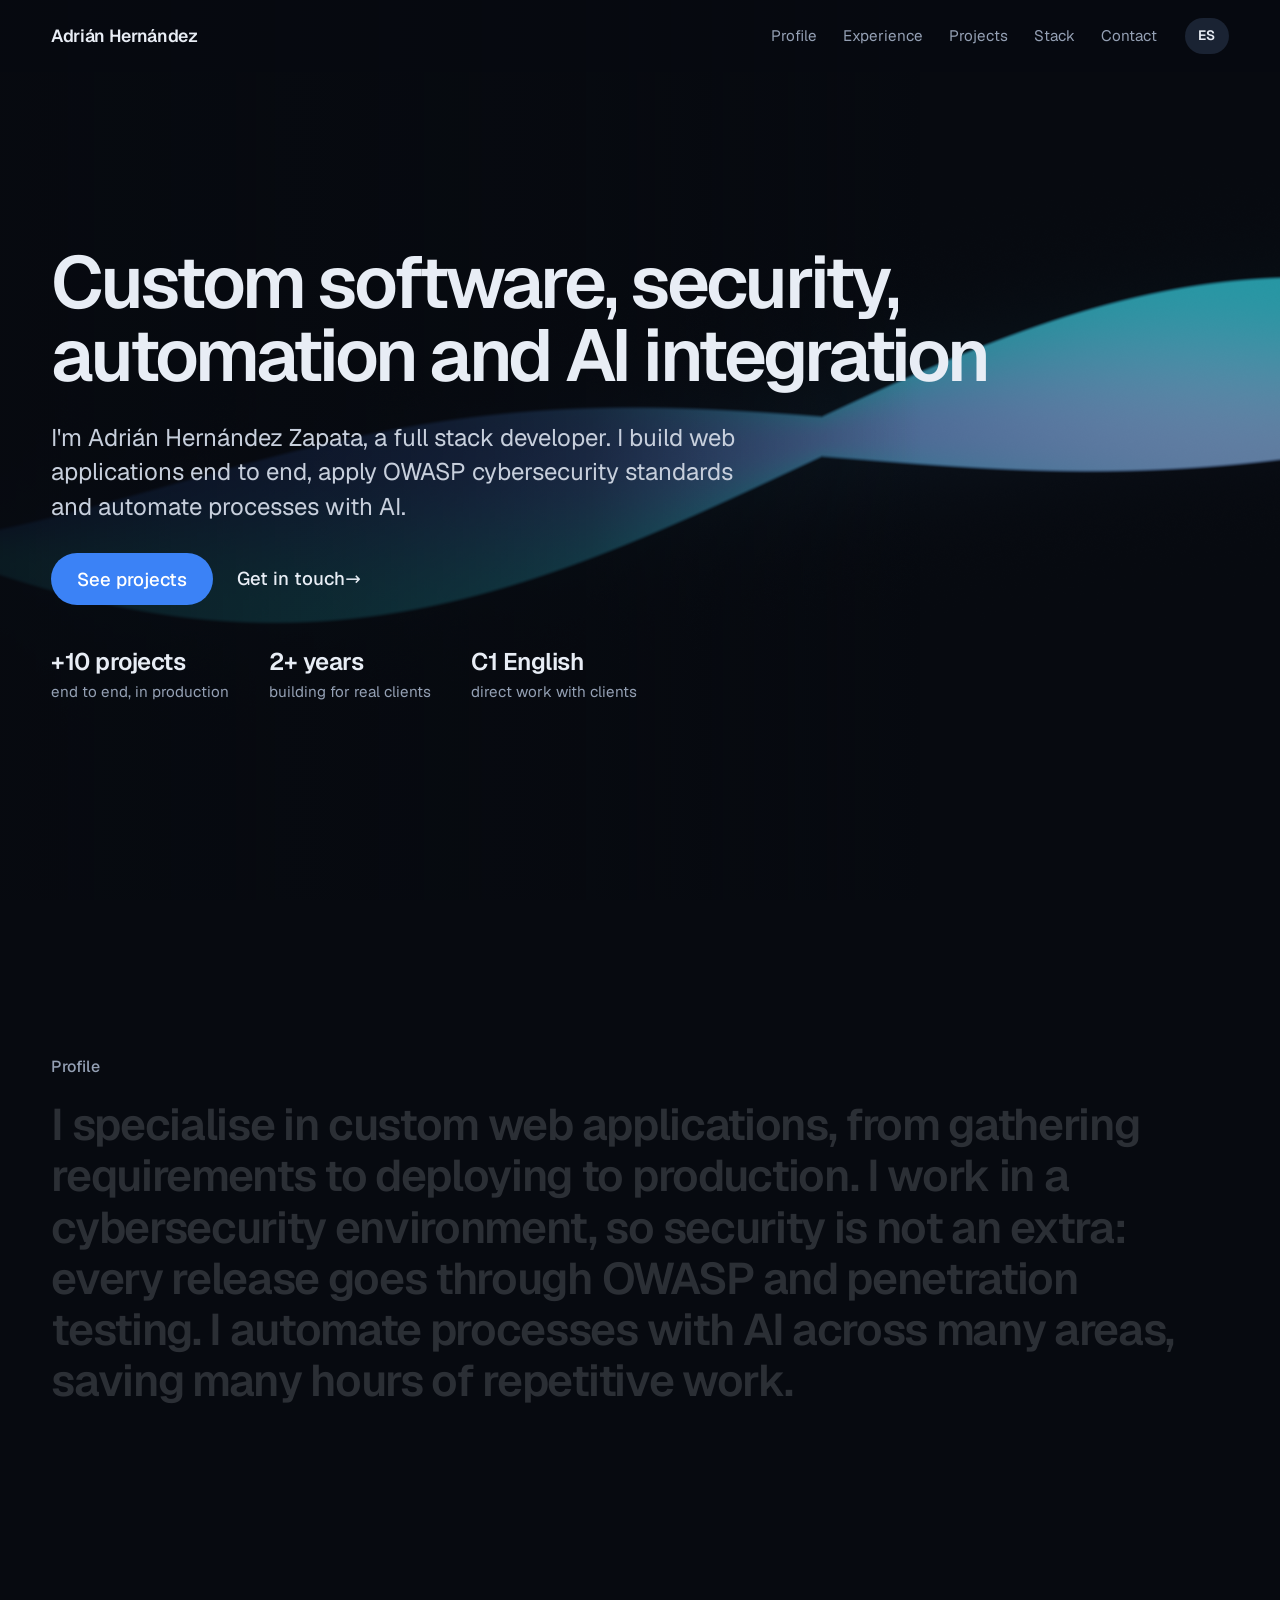
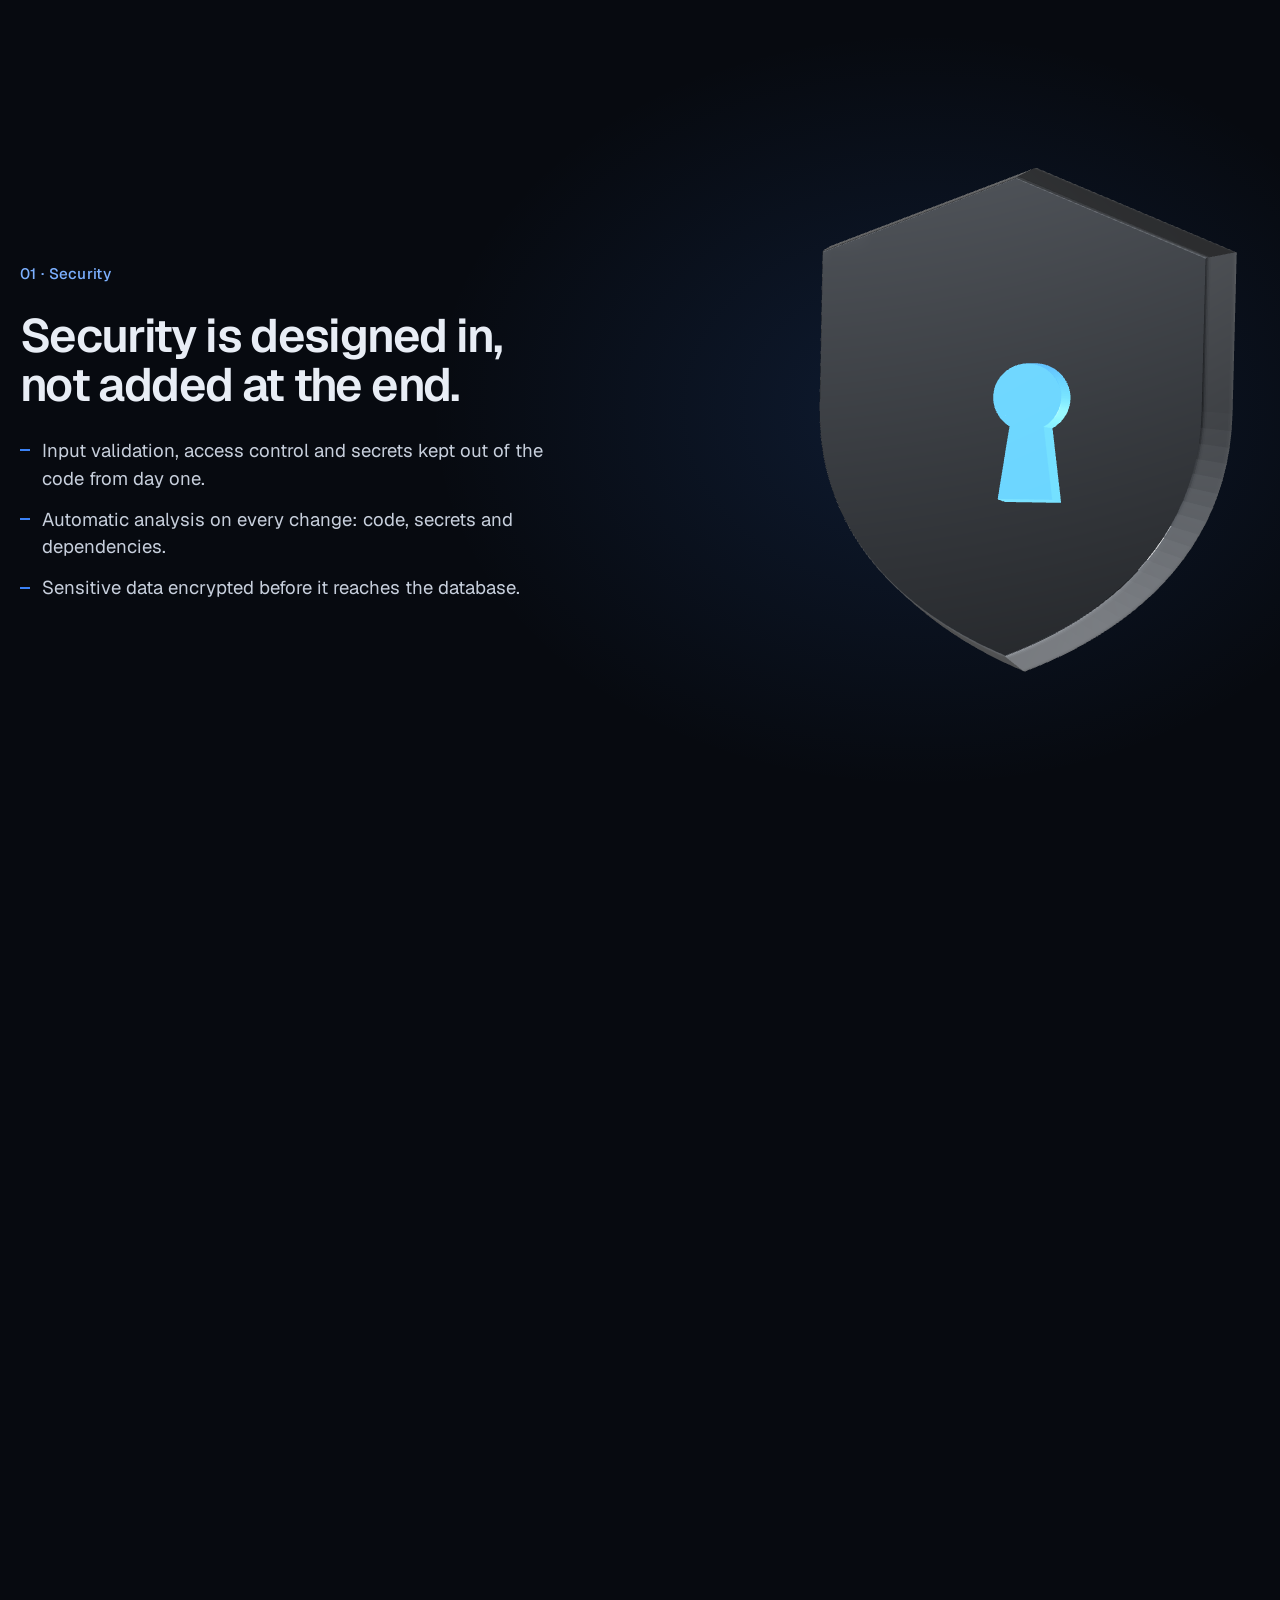
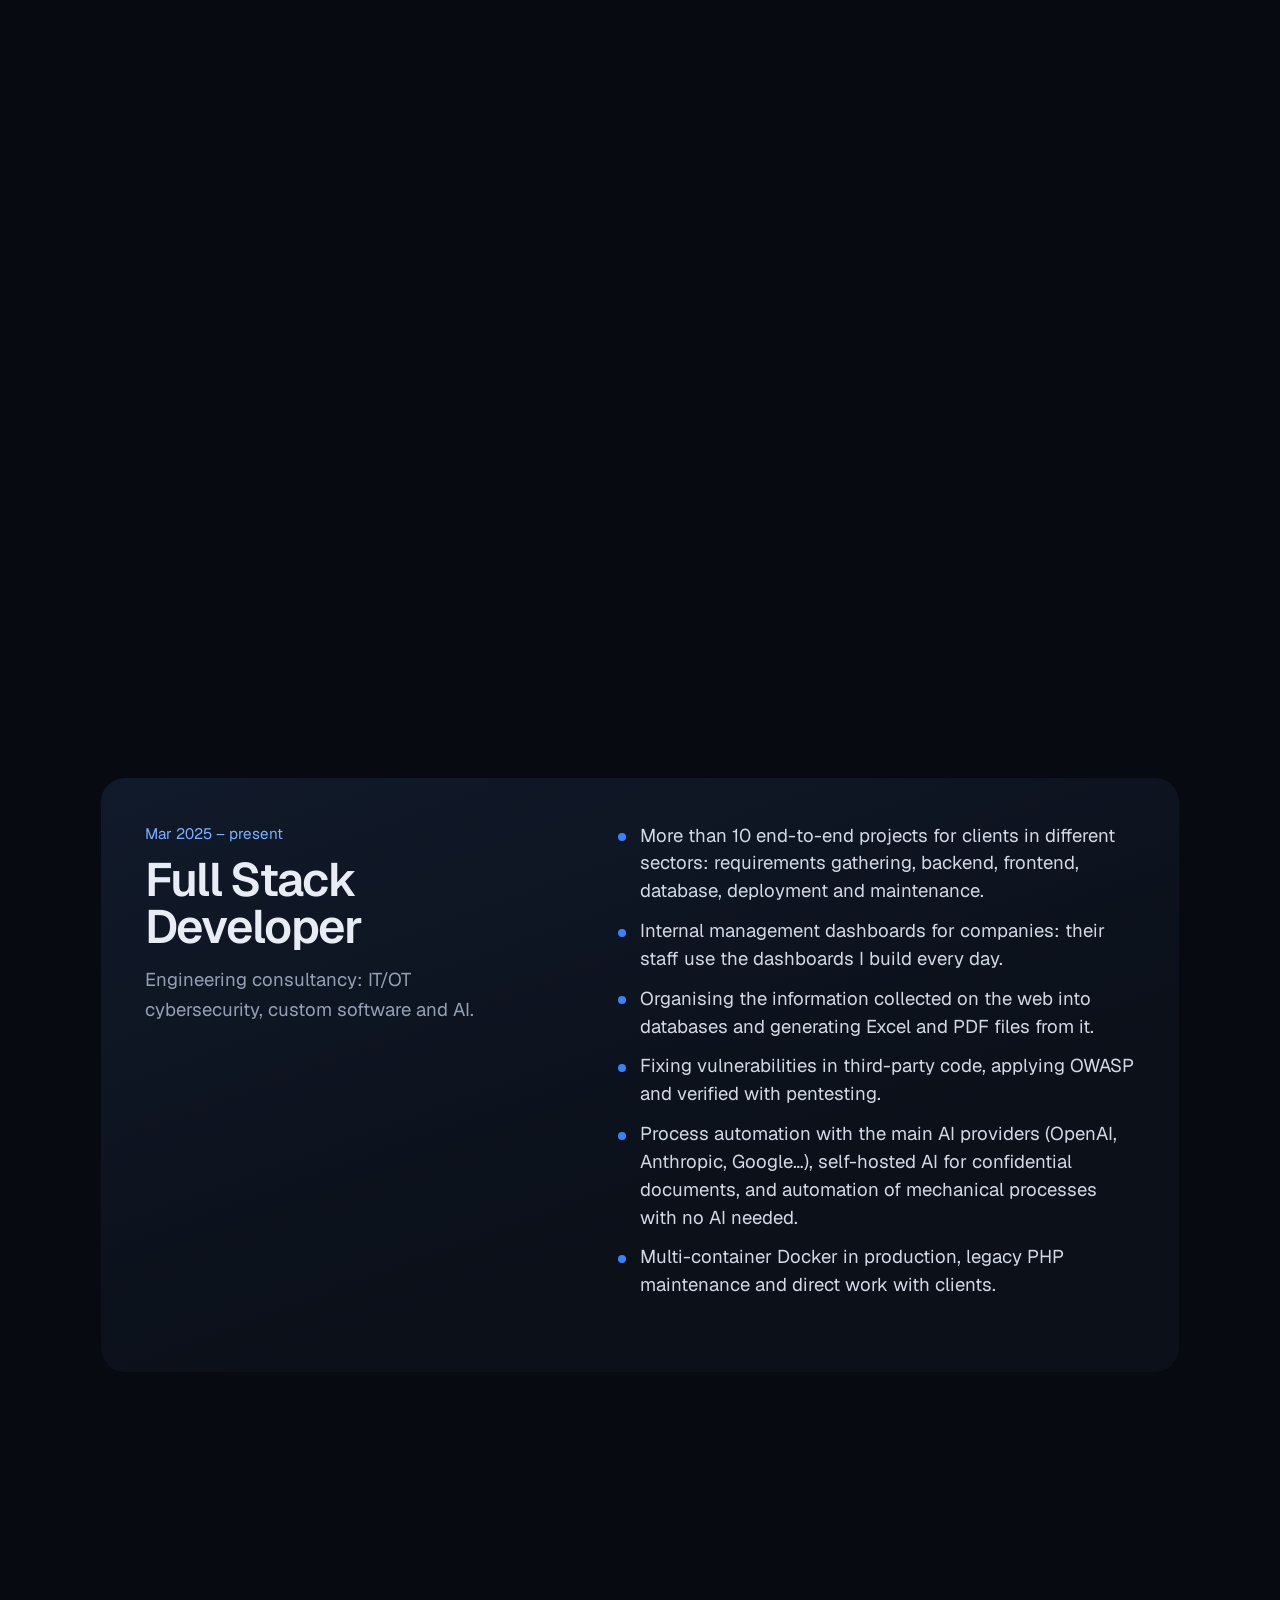
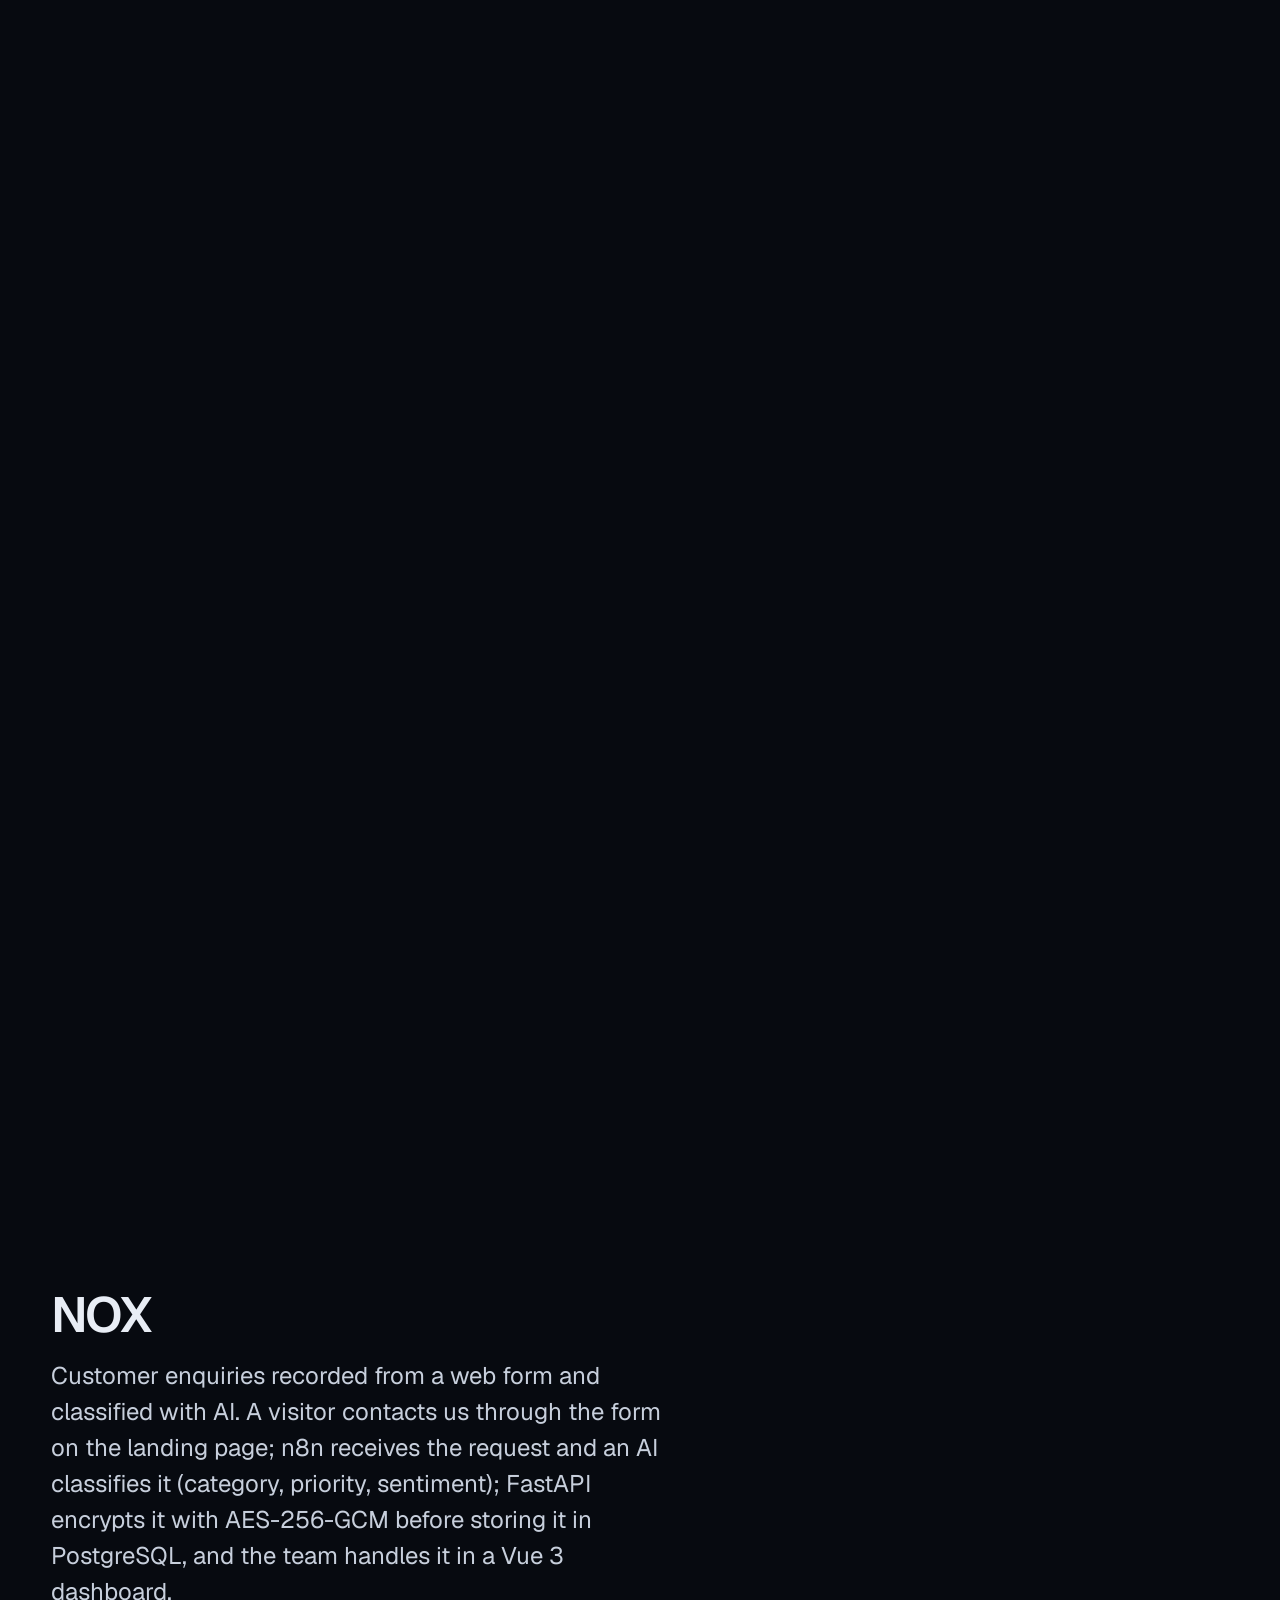
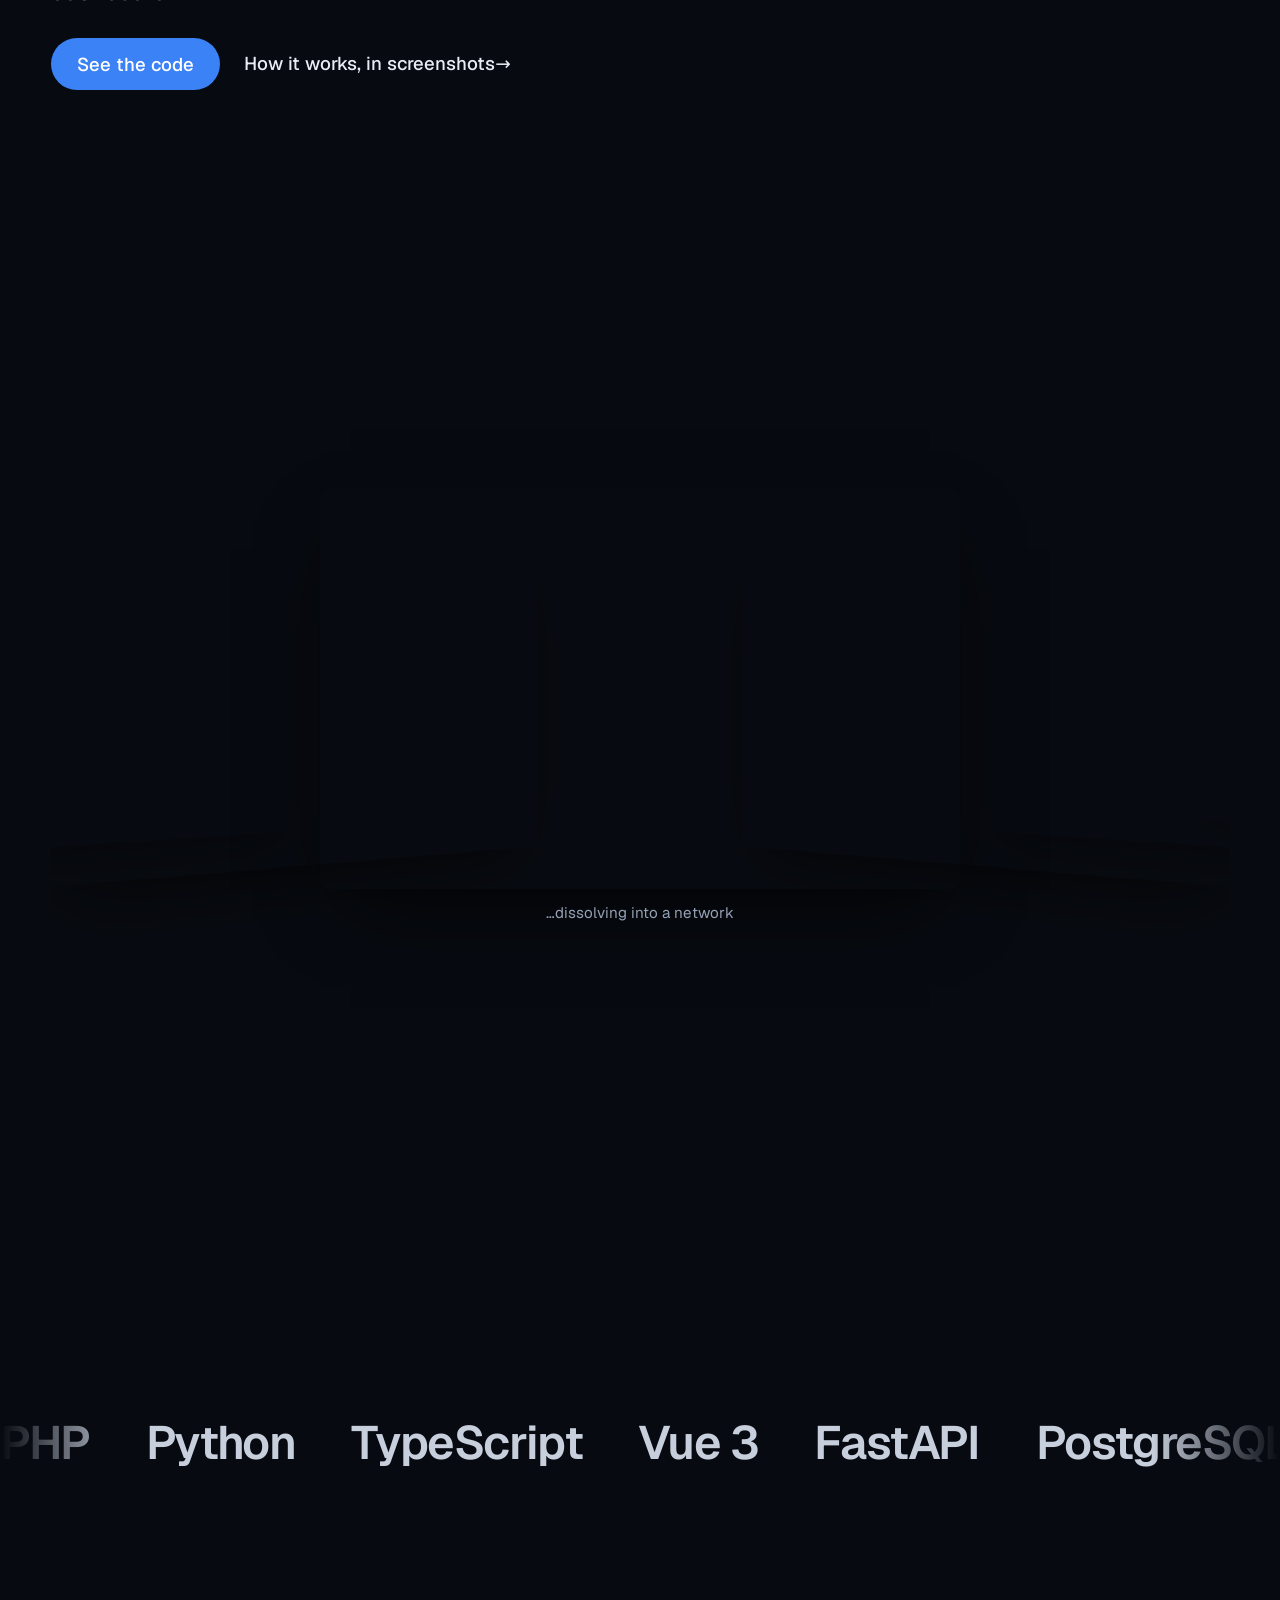
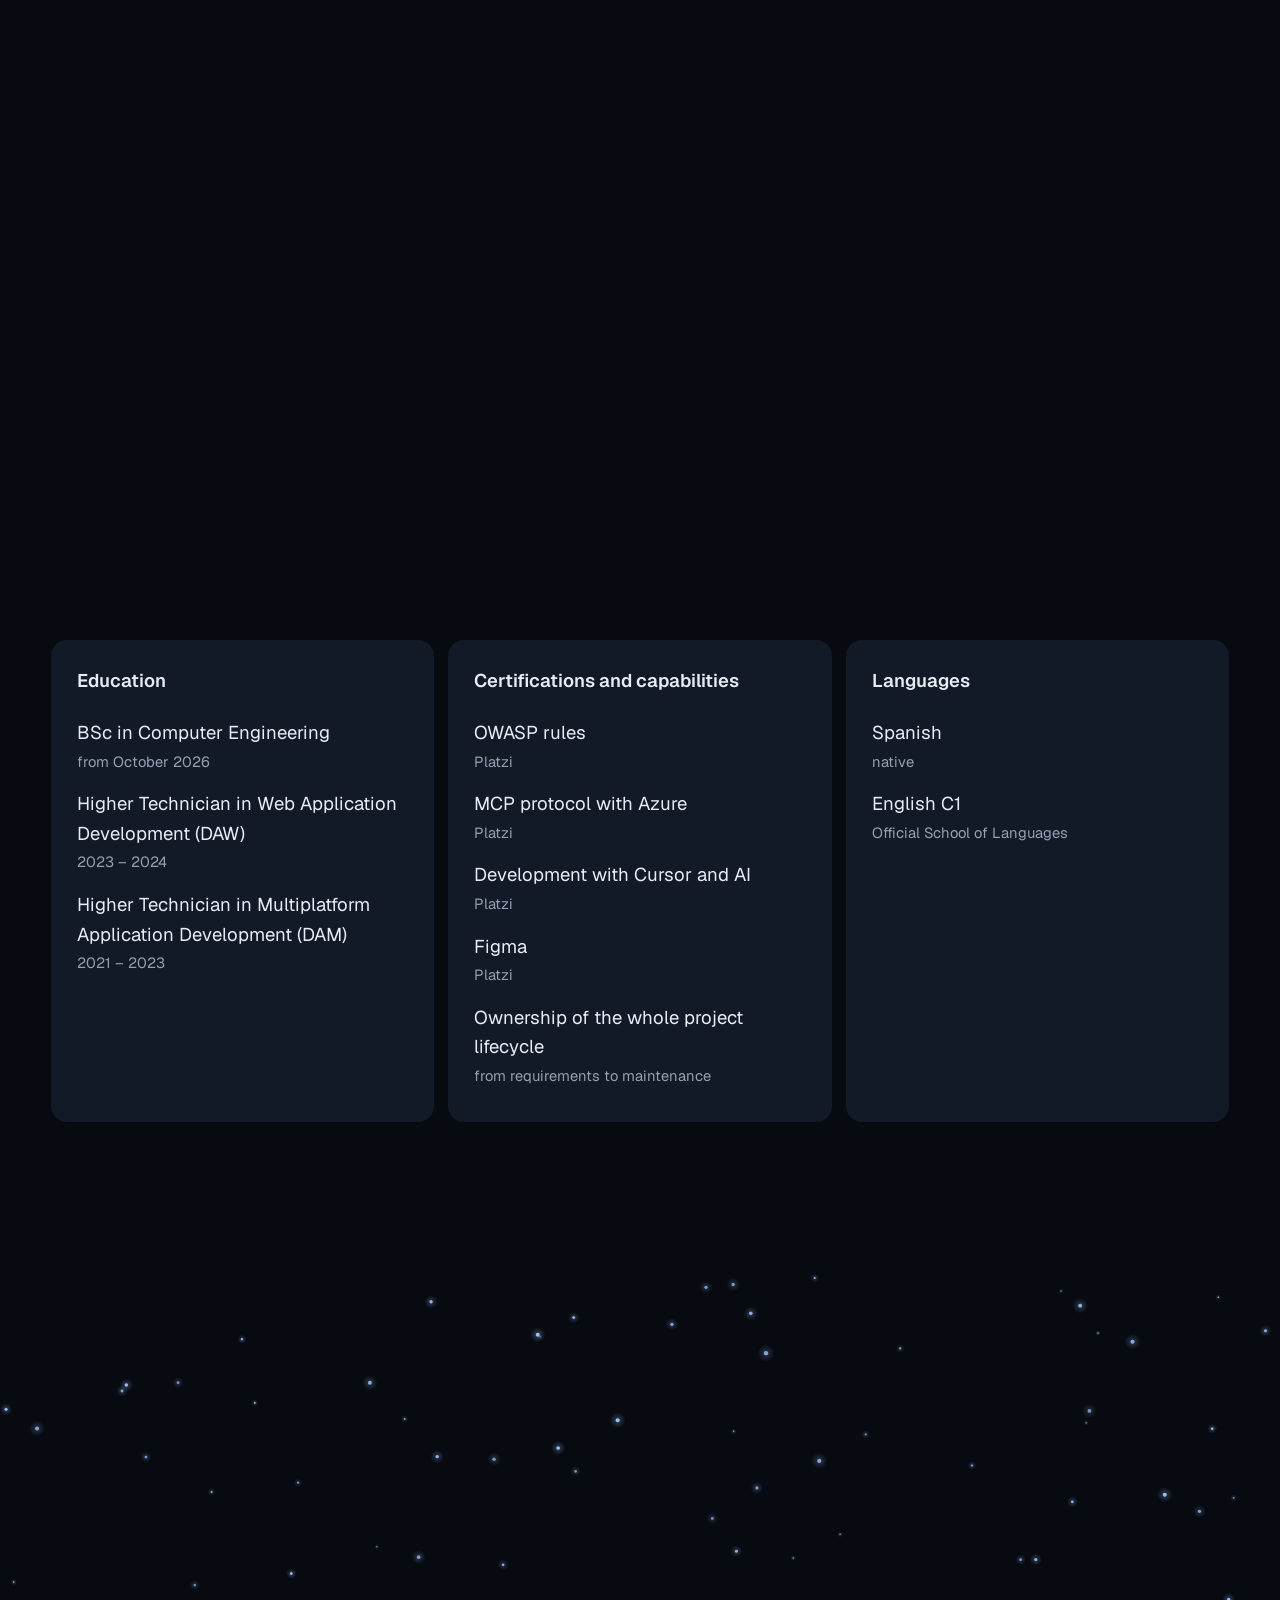
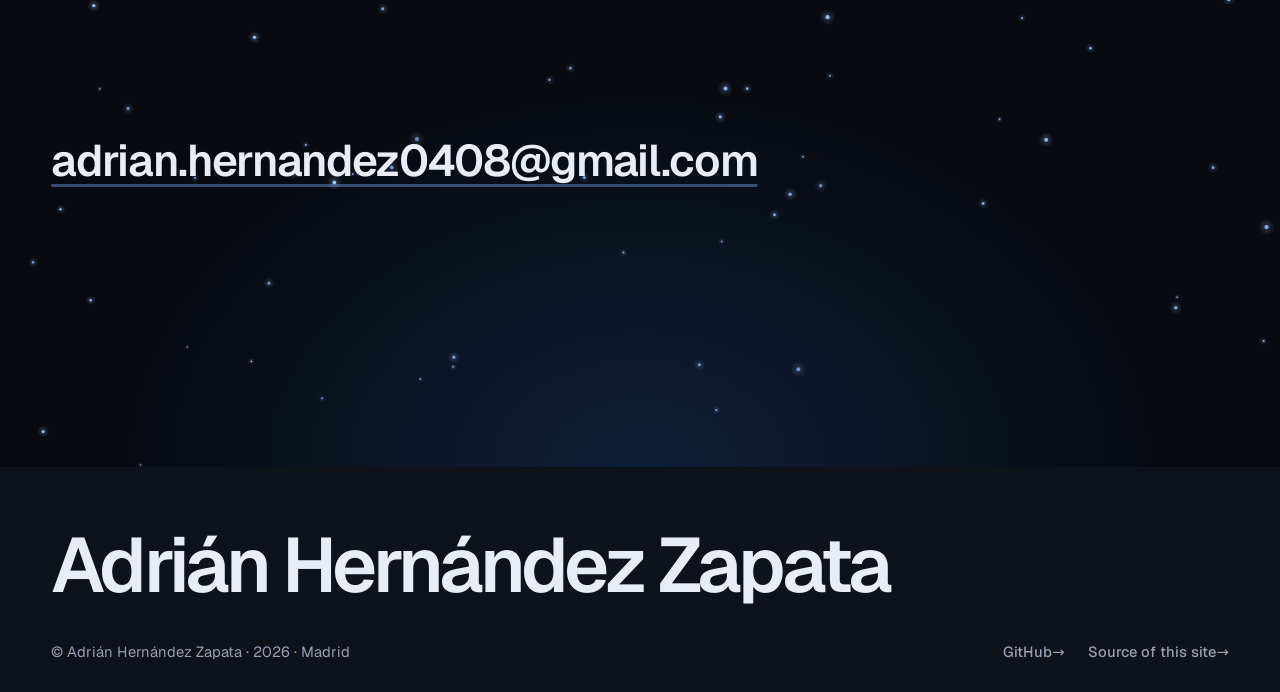
==== commit 2a03e661: "content: remove driving licence from capabilities" ====
--- a/en/index.html
+++ b/en/index.html
@@ -251,7 +251,6 @@
             <li>Development with Cursor and AI<span>Platzi</span></li>
             <li>Figma<span>Platzi</span></li>
             <li>Ownership of the whole project lifecycle<span>from requirements to maintenance</span></li>
-            <li>Driving licence (B)<span>and own vehicle</span></li>
           </ul></section>
           <section aria-labelledby="languages"><h3 id="languages">Languages</h3><ul>
             <li>Spanish<span>native</span></li>
